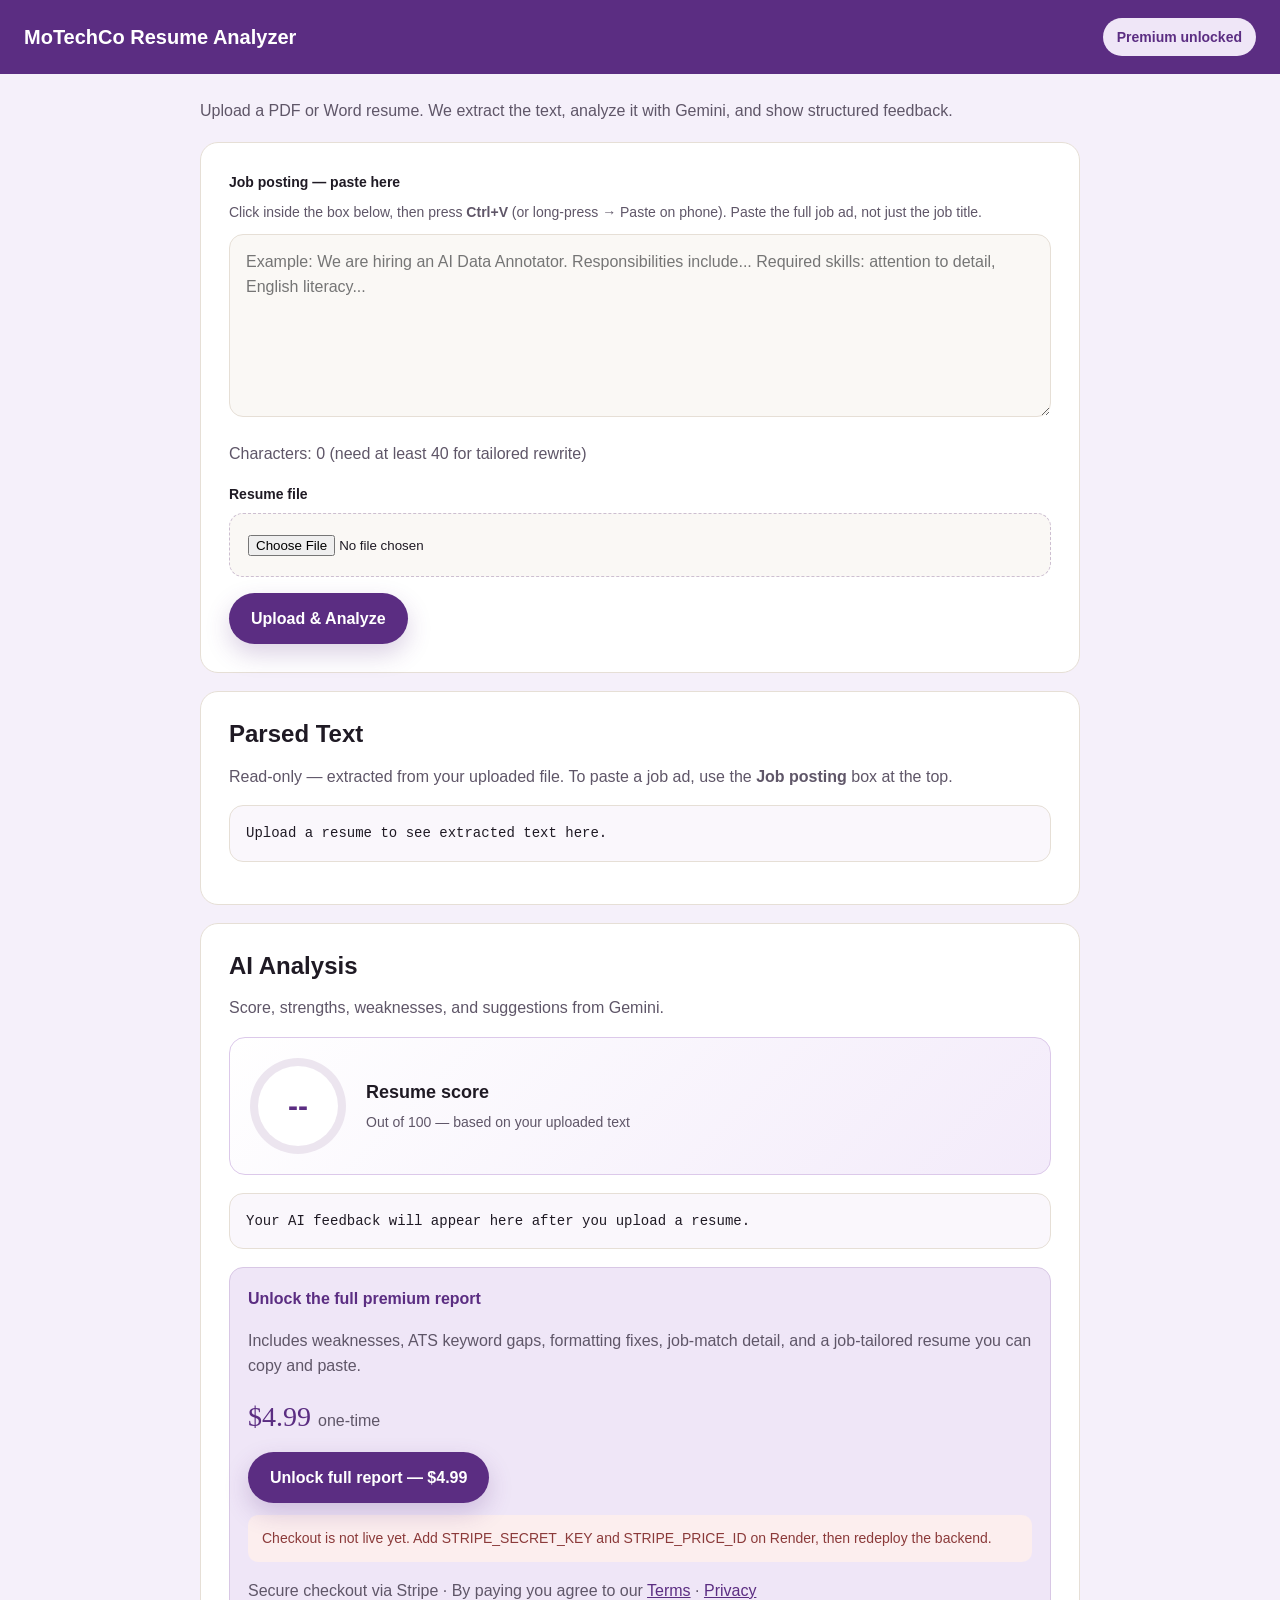
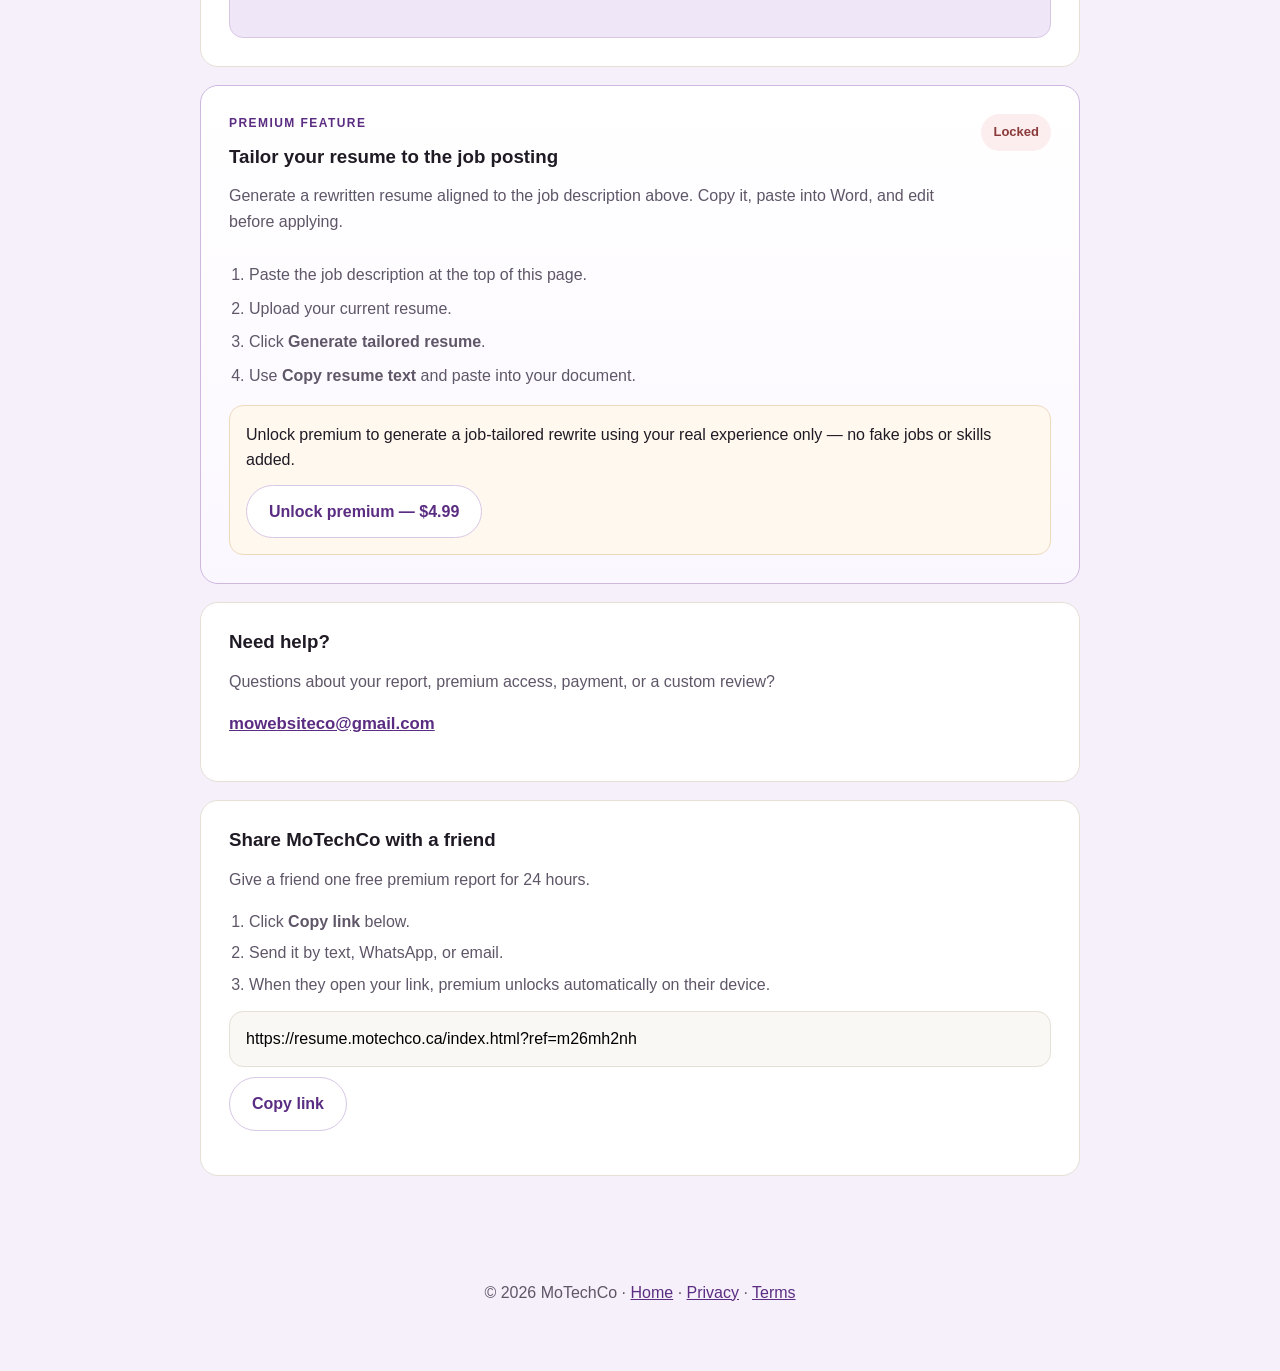
==== index.html @ 5c337b4f "Clarify paste fields and show quota help steps" ====
<!DOCTYPE html>
<html lang="en">
<head>
  <meta charset="UTF-8" />
  <meta name="viewport" content="width=device-width, initial-scale=1.0" />
  <title>Resume Analyzer | MoTechCo</title>
  <meta name="description" content="Upload your resume for a clear score, ATS keyword feedback, and optional job-match analysis. A MoTechCo product." />
  <link rel="canonical" href="https://resume.motechco.ca/index.html" />
  <meta property="og:title" content="MoTechCo Resume Analyzer" />
  <meta property="og:description" content="Professional resume feedback in minutes. Free score, premium full report." />
  <meta property="og:url" content="https://resume.motechco.ca/index.html" />
  <link rel="icon" type="image/svg+xml" href="/favicon.svg" />
  <link rel="stylesheet" href="style.css" />
</head>
<body class="analyzer-page classic-layout">
  <header class="simple-header">
    <a class="brand" href="landing.html">MoTechCo Resume Analyzer</a>
    <div class="header-meta">
      <span id="premiumBadge" class="status-pill" hidden title="Full report and job-tailored rewrite are unlocked on this device.">Premium unlocked</span>
    </div>
  </header>

  <main class="page-main classic-main">
    <p class="intro-copy">Upload a PDF or Word resume. We extract the text, analyze it with Gemini, and show structured feedback.</p>

    <section class="panel">
      <label class="field-label" for="jobDescription">Job posting — paste here</label>
      <p class="paste-help">Click inside the box below, then press <strong>Ctrl+V</strong> (or long-press → Paste on phone). Paste the full job ad, not just the job title.</p>
      <textarea id="jobDescription" class="paste-field" rows="6" placeholder="Example: We are hiring an AI Data Annotator. Responsibilities include... Required skills: attention to detail, English literacy..."></textarea>
      <p id="jobDescHint" class="fine-print">Characters: <span id="jobCharCount">0</span> (need at least 40 for tailored rewrite)</p>

      <form id="uploadForm" enctype="multipart/form-data">
        <label class="field-label" for="resume">Resume file</label>
        <div class="file-drop">
          <input type="file" id="resume" name="resume" accept=".pdf,.docx" required />
        </div>
        <div class="actions">
          <button type="submit" id="submitBtn" class="btn-primary">Upload &amp; Analyze</button>
          <button type="button" id="analyzeBtn" class="btn-secondary" style="display: none;">Run again</button>
        </div>
      </form>

      <div id="loading" class="loading">Working...</div>
      <p id="loadingNote" class="loading-note"></p>
    </section>

    <section class="panel">
      <h2>Parsed Text</h2>
      <p class="section-note">Read-only — extracted from your uploaded file. To paste a job ad, use the <strong>Job posting</strong> box at the top.</p>
      <pre id="output" class="selectable-pre">Upload a resume to see extracted text here.</pre>
    </section>

    <section class="panel">
      <div class="panel-head-row">
        <div>
          <h2>AI Analysis</h2>
          <p class="section-note">Score, strengths, weaknesses, and suggestions from Gemini.</p>
        </div>
      </div>
      <div id="scoreHero" class="score-hero" hidden aria-live="polite">
        <div class="score-hero-ring" id="scoreHeroRing"><span id="scoreHeroValue">--</span></div>
        <div>
          <p class="score-hero-label">Resume score</p>
          <p class="score-hero-note">Out of 100 — based on your uploaded text</p>
        </div>
      </div>
      <pre id="analysisOutput" class="selectable-pre">Your AI feedback will appear here after you upload a resume.</pre>

      <div id="quotaHelp" class="quota-help" hidden>
        <h4>Google AI limit reached — what to do</h4>
        <ol>
          <li>Wait <strong>2–3 minutes</strong> without clicking anything.</li>
          <li>Click <strong>Run again</strong> once.</li>
          <li>If it keeps failing: on Render, replace <strong>GEMINI_API_KEY</strong> with a new key from <a href="https://aistudio.google.com/apikey" target="_blank" rel="noopener">Google AI Studio</a> (create in a new project).</li>
          <li>For production: enable billing on Google AI Studio for higher limits.</li>
        </ol>
      </div>

      <div id="paywallBox" class="paywall-inline" hidden>
        <p class="paywall-title">Unlock the full premium report</p>
        <p class="section-note">Includes weaknesses, ATS keyword gaps, formatting fixes, job-match detail, and a job-tailored resume you can copy and paste.</p>
        <p class="price-tag compact">$4.99 <span>one-time</span></p>
        <button type="button" id="unlockBtn" class="btn-primary">Unlock full report — $4.99</button>
        <p id="paymentStatus" class="payment-status" hidden></p>
        <p class="fine-print">Secure checkout via Stripe · By paying you agree to our <a href="terms.html">Terms</a> · <a href="privacy.html">Privacy</a></p>
      </div>
    </section>

    <section id="jobMatchPanel" class="panel" hidden>
      <h3>Job match</h3>
      <p id="jobFitSummary" class="section-note"></p>
      <div class="keyword-columns">
        <div>
          <h4>Matched</h4>
          <div id="matchedKeywords" class="keyword-list"></div>
        </div>
        <div>
          <h4>Missing</h4>
          <div id="missingJobKeywords" class="keyword-list missing"></div>
        </div>
      </div>
    </section>

    <section id="rewritePanel" class="panel rewrite-panel">
      <div class="rewrite-head">
        <div>
          <p class="eyebrow dark">Premium feature</p>
          <h3>Tailor your resume to the job posting</h3>
          <p class="section-note">Generate a rewritten resume aligned to the job description above. Copy it, paste into Word, and edit before applying.</p>
        </div>
        <span id="rewritePremiumTag" class="rewrite-tag locked">Locked</span>
      </div>

      <ol class="rewrite-steps">
        <li>Paste the job description at the top of this page.</li>
        <li>Upload your current resume.</li>
        <li>Click <strong>Generate tailored resume</strong>.</li>
        <li>Use <strong>Copy resume text</strong> and paste into your document.</li>
      </ol>

      <div id="rewriteLocked" class="rewrite-locked">
        <p>Unlock premium to generate a job-tailored rewrite using your real experience only — no fake jobs or skills added.</p>
        <button type="button" id="rewriteUnlockBtn" class="btn-secondary">Unlock premium — $4.99</button>
      </div>

      <div id="rewriteTools" hidden>
        <div class="actions">
          <button type="button" id="rewriteBtn" class="btn-primary">Generate tailored resume</button>
          <button type="button" id="copyRewriteBtn" class="btn-secondary" style="display: none;">Copy resume text</button>
          <button type="button" id="downloadRewriteBtn" class="btn-secondary" style="display: none;">Download .txt</button>
        </div>
        <p id="rewriteStatus" class="fine-print"></p>
        <label class="field-label" for="rewriteOutput">Rewritten resume — ready to copy</label>
        <pre id="rewriteOutput" tabindex="0">Your tailored resume will appear here after you generate it.</pre>
        <p class="fine-print rewrite-disclaimer">AI rewrite uses only facts from your uploaded resume. Review everything before applying. See <a href="terms.html">Terms</a>.</p>
      </div>
    </section>

    <section id="sharePanel" class="panel" hidden>
      <h3>Export &amp; share</h3>
      <div class="share-actions">
        <button type="button" id="downloadCardBtn" class="btn-secondary">Score card</button>
        <button type="button" id="downloadReportBtn" class="btn-secondary">Download report</button>
        <button type="button" id="printReportBtn" class="btn-secondary">Print / PDF</button>
        <button type="button" id="copyShareBtn" class="btn-secondary">Copy caption</button>
        <button type="button" id="linkedinShareBtn" class="btn-secondary">LinkedIn</button>
        <button type="button" id="twitterShareBtn" class="btn-secondary">X</button>
      </div>
    </section>

    <section id="emailPanel" class="panel" hidden>
      <h3>Email this report</h3>
      <p id="emailHelpText">Send a copy to yourself after unlocking premium.</p>
      <div class="email-row">
        <input id="emailInput" type="email" placeholder="you@example.com" />
        <button type="button" id="emailReportBtn" class="btn-primary">Send to my inbox</button>
      </div>
      <p id="emailStatus" class="fine-print"></p>
    </section>

    <section id="contactPanel" class="panel contact-panel">
      <h3>Need help?</h3>
      <p id="contactHelpText" class="section-note">Questions about your report, premium access, payment, or a custom review?</p>
      <p><a id="contactEmailLink" href="mailto:mowebsiteco@gmail.com?subject=MoTechCo%20Resume%20Analyzer%20help">mowebsiteco@gmail.com</a></p>
    </section>

    <section class="panel referral-panel">
      <h3>Share MoTechCo with a friend</h3>
      <p class="section-note">Give a friend one free premium report for 24 hours.</p>
      <ol class="referral-steps">
        <li>Click <strong>Copy link</strong> below.</li>
        <li>Send it by text, WhatsApp, or email.</li>
        <li>When they open your link, premium unlocks automatically on their device.</li>
      </ol>
      <div class="referral-row">
        <input id="referralLink" type="text" readonly aria-label="Your referral link" />
        <button type="button" id="copyReferralBtn" class="btn-secondary">Copy link</button>
      </div>
      <p id="referralStatus" class="fine-print"></p>
    </section>
  </main>

  <footer class="site-footer">
    <p>© 2026 MoTechCo · <a href="landing.html">Home</a> · <a href="privacy.html">Privacy</a> · <a href="terms.html">Terms</a></p>
  </footer>

  <script src="share.js"></script>
  <script src="script.js"></script>
</body>
</html>
---- style.css ----
:root {
  --bg: #f4f1ec;
  --surface: #ffffff;
  --surface-soft: #faf8f5;
  --ink: #1f1a24;
  --ink-soft: #5f5668;
  --line: #e6dfd6;
  --brand: #5b2d82;
  --brand-dark: #452063;
  --brand-soft: #efe6f7;
  --accent: #c07b48;
  --good: #1f6b43;
  --good-bg: #e8f5ee;
  --warn: #8b3a3a;
  --warn-bg: #fceeee;
  --radius: 18px;
  --shadow: 0 18px 50px rgba(31, 26, 36, 0.08);
}

* {
  box-sizing: border-box;
}

body {
  margin: 0;
  font-family: "DM Sans", "Segoe UI", sans-serif;
  background: var(--bg);
  color: var(--ink);
  line-height: 1.6;
}

a {
  color: var(--brand);
}

h1, h2, h3, h4 {
  font-family: "Fraunces", Georgia, serif;
  line-height: 1.15;
  margin: 0 0 10px;
}

.top-nav {
  display: flex;
  justify-content: space-between;
  align-items: center;
  padding: 18px 28px;
  background: rgba(255, 255, 255, 0.82);
  backdrop-filter: blur(10px);
  border-bottom: 1px solid var(--line);
  position: sticky;
  top: 0;
  z-index: 10;
}

.brand {
  display: inline-flex;
  align-items: center;
  gap: 10px;
  font-weight: 700;
  color: var(--ink);
  text-decoration: none;
}

.brand-mark {
  width: 34px;
  height: 34px;
  border-radius: 10px;
  display: inline-grid;
  place-items: center;
  background: linear-gradient(135deg, #7a3ea1, #5b2d82);
  color: white;
  font-family: "Fraunces", serif;
}

.nav-links a {
  margin-left: 18px;
  text-decoration: none;
  color: var(--ink-soft);
  font-weight: 600;
}

.nav-links a.active {
  color: var(--brand);
}

.page-hero {
  padding: 56px 20px 34px;
}

.page-hero-inner,
.page-main {
  max-width: 920px;
  margin: 0 auto;
}

.page-hero-inner {
  background: linear-gradient(135deg, #ffffff 0%, #f7f1fb 100%);
  border: 1px solid var(--line);
  border-radius: calc(var(--radius) + 6px);
  padding: 38px 34px;
  box-shadow: var(--shadow);
}

.eyebrow {
  font-size: 12px;
  letter-spacing: 0.12em;
  text-transform: uppercase;
  font-weight: 700;
  color: var(--accent);
  margin: 0 0 12px;
}

.eyebrow.dark {
  color: var(--brand);
}

.hero-sub,
.panel-head p,
.section-note,
.fine-print,
.accuracy-note {
  color: var(--ink-soft);
}

.hero-sub {
  max-width: 640px;
  font-size: 18px;
  margin: 0;
}

.hero-badges {
  display: flex;
  gap: 10px;
  flex-wrap: wrap;
  margin-top: 18px;
}

.status-pill,
.score-pill {
  display: inline-block;
  padding: 8px 14px;
  border-radius: 999px;
  font-size: 14px;
  font-weight: 700;
}

.status-pill {
  background: var(--brand-soft);
  color: var(--brand);
}

.score-pill {
  background: var(--ink);
  color: white;
}

.page-main {
  padding: 0 20px 48px;
}

.steps-row {
  display: grid;
  grid-template-columns: repeat(3, 1fr);
  gap: 12px;
  margin-bottom: 18px;
}

.step-chip {
  background: var(--surface);
  border: 1px solid var(--line);
  border-radius: 14px;
  padding: 14px 16px;
  font-weight: 600;
  color: var(--ink-soft);
}

.step-chip span {
  display: inline-grid;
  place-items: center;
  width: 24px;
  height: 24px;
  margin-right: 8px;
  border-radius: 999px;
  background: var(--brand-soft);
  color: var(--brand);
  font-size: 13px;
}

.panel {
  background: var(--surface);
  border: 1px solid var(--line);
  border-radius: var(--radius);
  padding: 28px;
  margin-bottom: 18px;
  box-shadow: var(--shadow);
}

.panel-head {
  margin-bottom: 18px;
}

.field-label {
  display: block;
  margin: 0 0 8px;
  font-size: 14px;
  font-weight: 700;
}

.label-soft {
  color: var(--ink-soft);
  font-weight: 500;
}

textarea,
.referral-row input,
.email-row input,
.file-drop input[type="file"] {
  width: 100%;
}

textarea,
.referral-row input,
.email-row input {
  padding: 14px 16px;
  border: 1px solid var(--line);
  border-radius: 14px;
  background: var(--surface-soft);
  font: inherit;
}

textarea:focus,
.referral-row input:focus,
.email-row input:focus {
  outline: 2px solid rgba(91, 45, 130, 0.18);
  border-color: var(--brand);
}

.file-drop {
  padding: 18px;
  border: 1px dashed #cdbfd1;
  border-radius: 14px;
  background: var(--surface-soft);
  margin-bottom: 16px;
}

.actions,
.share-actions,
.referral-row,
.email-row {
  display: flex;
  gap: 10px;
  flex-wrap: wrap;
}

.btn-primary,
.btn-secondary,
.cta-btn {
  border: none;
  border-radius: 999px;
  padding: 13px 22px;
  font: inherit;
  font-weight: 700;
  cursor: pointer;
  text-decoration: none;
  display: inline-block;
  transition: transform 0.15s ease, box-shadow 0.15s ease;
}

.btn-primary,
.cta-btn.primary-cta {
  background: var(--brand);
  color: white;
  box-shadow: 0 10px 24px rgba(91, 45, 130, 0.22);
}

.btn-primary:hover,
.cta-btn.primary-cta:hover {
  transform: translateY(-1px);
  background: var(--brand-dark);
}

.btn-secondary,
.cta-btn.secondary-cta {
  background: white;
  color: var(--brand);
  border: 1px solid #d8c7e5;
}

.btn-block {
  width: 100%;
}

.loading {
  display: none;
  margin-top: 18px;
  padding: 14px 18px;
  border-radius: 14px;
  background: var(--brand-soft);
  color: var(--brand);
  font-weight: 700;
}

.loading-note {
  display: none;
  margin-top: 8px;
  color: var(--ink-soft);
  font-size: 14px;
}

button:disabled {
  opacity: 0.6;
  cursor: not-allowed;
}

.analysis-results {
  display: grid;
  gap: 16px;
}

.score-card {
  display: flex;
  align-items: center;
  gap: 18px;
  padding: 22px;
  border-radius: 16px;
  background: linear-gradient(135deg, #fff, #f7f1fb);
  border: 1px solid var(--line);
}

.score-ring {
  width: 92px;
  height: 92px;
  border-radius: 50%;
  display: grid;
  place-items: center;
  background: conic-gradient(var(--brand) calc(var(--score) * 1%), #ece5ef 0);
  position: relative;
}

.score-ring::after {
  content: "";
  position: absolute;
  inset: 8px;
  border-radius: 50%;
  background: white;
}

.score-ring span {
  position: relative;
  z-index: 1;
  font-family: "Fraunces", serif;
  font-size: 28px;
  font-weight: 700;
  color: var(--brand);
}

.result-block {
  padding: 20px;
  border-radius: 16px;
  background: var(--surface-soft);
  border: 1px solid var(--line);
}

.result-block h4 {
  margin-bottom: 12px;
}

.result-list {
  margin: 0;
  padding-left: 18px;
}

.result-list li {
  margin-bottom: 8px;
}

.locked-banner {
  padding: 18px;
  border-radius: 16px;
  background: #fff8ef;
  border: 1px solid #efd9bf;
}

.upgrade-panel {
  background: linear-gradient(180deg, #fff, #fbf7ff);
}

.upgrade-grid {
  display: grid;
  grid-template-columns: 1.4fr 0.9fr;
  gap: 24px;
  align-items: center;
}

.check-list {
  margin: 16px 0 0;
  padding-left: 0;
  list-style: none;
}

.check-list li {
  margin-bottom: 8px;
  padding-left: 24px;
  position: relative;
}

.check-list li::before {
  content: "✓";
  position: absolute;
  left: 0;
  color: var(--good);
  font-weight: 700;
}

.price-tag {
  font-family: "Fraunces", serif;
  font-size: 42px;
  margin: 0 0 14px;
  color: var(--brand);
}

.price-tag span {
  font-family: "DM Sans", sans-serif;
  font-size: 16px;
  color: var(--ink-soft);
}

.keyword-columns {
  display: grid;
  grid-template-columns: repeat(auto-fit, minmax(220px, 1fr));
  gap: 16px;
}

.keyword-list {
  display: flex;
  flex-wrap: wrap;
  gap: 8px;
}

.keyword-chip {
  padding: 7px 12px;
  border-radius: 999px;
  background: var(--good-bg);
  color: var(--good);
  font-size: 13px;
  font-weight: 600;
}

.keyword-list.missing .keyword-chip,
.keyword-chip.missing {
  background: var(--warn-bg);
  color: var(--warn);
}

.keyword-empty {
  color: var(--ink-soft);
  font-size: 14px;
}

.parsed-panel summary {
  cursor: pointer;
  font-weight: 700;
  color: var(--ink-soft);
}

pre {
  margin-top: 14px;
  padding: 16px;
  border-radius: 14px;
  background: #f8f4ef;
  border: 1px solid var(--line);
  white-space: pre-wrap;
  word-break: break-word;
  overflow-wrap: anywhere;
  font-size: 14px;
}

.site-footer,
.footer {
  margin: 0 20px 28px;
  padding: 22px;
  text-align: center;
  color: var(--ink-soft);
}

.footer-links {
  margin-top: 8px;
}

.landing-page .landing-hero {
  padding: 88px 20px 72px;
  background:
    radial-gradient(circle at top right, rgba(192, 123, 72, 0.16), transparent 28%),
    linear-gradient(180deg, #ffffff 0%, #f4f1ec 100%);
}

.landing-hero h1 {
  max-width: 780px;
  margin: 0 auto 18px;
  font-size: clamp(2.4rem, 6vw, 4rem);
  text-align: center;
}

.landing-hero .hero-copy,
.landing-hero .trust-line {
  max-width: 680px;
  margin-left: auto;
  margin-right: auto;
  text-align: center;
}

.hero-actions {
  display: flex;
  justify-content: center;
  gap: 12px;
  flex-wrap: wrap;
  margin: 28px 0 16px;
}

.landing-features,
.pricing-section,
.seo-copy,
.how-section {
  max-width: 980px;
  margin: 0 auto;
  padding: 56px 20px;
}

.feature-grid,
.pricing-grid,
.how-grid {
  display: grid;
  grid-template-columns: repeat(auto-fit, minmax(220px, 1fr));
  gap: 18px;
  margin-top: 24px;
}

.feature-box,
.pricing-card,
.how-card {
  background: white;
  border: 1px solid var(--line);
  border-radius: var(--radius);
  padding: 24px;
  box-shadow: var(--shadow);
}

.pricing-card.featured {
  border-color: #cdb8df;
  transform: translateY(-4px);
}

.legal-page {
  padding: 30px 16px;
}

@media (max-width: 760px) {
  .steps-row,
  .upgrade-grid {
    grid-template-columns: 1fr;
  }

  .page-hero-inner,
  .panel {
    padding: 22px 18px;
  }
}

.classic-layout {
  background: #f5f0fa;
}

.classic-layout body,
.classic-layout {
  font-family: "Segoe UI", Tahoma, sans-serif;
}

.classic-layout h1,
.classic-layout h2,
.classic-layout h3,
.classic-layout h4 {
  font-family: "Segoe UI", Tahoma, sans-serif;
}

.simple-header {
  display: flex;
  justify-content: space-between;
  align-items: center;
  gap: 16px;
  flex-wrap: wrap;
  padding: 18px 24px;
  background: #5b2d82;
  color: white;
}

.simple-header .brand {
  color: white;
  text-decoration: none;
  font-size: 1.25rem;
  font-weight: 700;
}

.simple-header .header-meta {
  display: flex;
  gap: 10px;
  flex-wrap: wrap;
}

.classic-main {
  max-width: 920px;
  margin: 0 auto;
  padding: 24px 20px 48px;
}

.paste-help {
  margin: 0 0 10px;
  color: var(--ink-soft);
  font-size: 14px;
}

.paste-field {
  min-height: 140px;
  resize: vertical;
}

.selectable-pre,
textarea,
.paste-field {
  user-select: text;
  -webkit-user-select: text;
}

.quota-help {
  margin-top: 16px;
  padding: 16px;
  border-radius: 14px;
  background: #fff8ef;
  border: 1px solid #efd9bf;
}

.quota-help h4 {
  margin: 0 0 10px;
}

.quota-help ol {
  margin: 0;
  padding-left: 20px;
  color: var(--ink-soft);
}

.quota-help li {
  margin-bottom: 8px;
}

.intro-copy {
  margin: 0 0 18px;
  color: var(--ink-soft);
}

.panel-head-row {
  margin-bottom: 12px;
}

.paywall-inline {
  margin-top: 18px;
  padding: 18px;
  border-radius: 14px;
  background: #efe6f7;
  border: 1px solid #d8c7e5;
}

.paywall-title {
  margin: 0 0 8px;
  font-weight: 700;
  color: var(--brand);
}

.price-tag.compact {
  font-size: 28px;
  margin: 12px 0;
}

.payment-status {
  margin: 12px 0 0;
  padding: 12px 14px;
  border-radius: 10px;
  background: #e8f5ee;
  color: #1f6b43;
  font-size: 14px;
}

.payment-status.error {
  background: #fceeee;
  color: #8b3a3a;
}

.classic-layout pre {
  background: #faf7fc;
  border: 1px solid #e6dfd6;
}

.classic-layout .panel {
  box-shadow: none;
}

.classic-layout .site-footer {
  margin-top: 0;
}

.score-hero {
  display: flex;
  align-items: center;
  gap: 20px;
  margin-bottom: 18px;
  padding: 20px;
  border-radius: 16px;
  background: linear-gradient(135deg, #fff, #f3ebfa);
  border: 1px solid #dcc9ea;
}

.score-hero-animate .score-hero-ring {
  animation: scorePop 0.7s ease;
}

.score-hero-ring {
  width: 96px;
  height: 96px;
  border-radius: 50%;
  display: grid;
  place-items: center;
  flex-shrink: 0;
  background: conic-gradient(#5b2d82 calc(var(--score, 0) * 1%), #ece5ef 0);
  position: relative;
}

.score-hero-ring::after {
  content: "";
  position: absolute;
  inset: 8px;
  border-radius: 50%;
  background: white;
}

.score-hero-ring span {
  position: relative;
  z-index: 1;
  font-size: 30px;
  font-weight: 800;
  color: #5b2d82;
}

.score-hero-label {
  margin: 0 0 4px;
  font-size: 18px;
  font-weight: 700;
}

.score-hero-note {
  margin: 0;
  color: var(--ink-soft);
  font-size: 14px;
}

.referral-steps {
  margin: 0 0 14px;
  padding-left: 20px;
  color: var(--ink-soft);
}

.referral-steps li {
  margin-bottom: 6px;
}

.rewrite-panel {
  border-color: #cdb8df;
  background: linear-gradient(180deg, #fff, #fbf7ff);
}

.rewrite-head {
  display: flex;
  justify-content: space-between;
  align-items: flex-start;
  gap: 16px;
  margin-bottom: 12px;
}

.rewrite-tag {
  display: inline-block;
  padding: 8px 12px;
  border-radius: 999px;
  font-size: 13px;
  font-weight: 700;
  white-space: nowrap;
}

.rewrite-tag.locked {
  background: #fceeee;
  color: #8b3a3a;
}

.rewrite-tag.unlocked {
  background: #e8f5ee;
  color: #1f6b43;
}

.rewrite-steps {
  margin: 0 0 16px;
  padding-left: 20px;
  color: var(--ink-soft);
}

.rewrite-steps li {
  margin-bottom: 8px;
}

.rewrite-locked {
  padding: 16px;
  border-radius: 14px;
  background: #fff8ef;
  border: 1px solid #efd9bf;
}

.rewrite-locked p {
  margin: 0 0 12px;
}

.rewrite-disclaimer {
  margin-top: 10px;
}

.legal-page h1,
.legal-page h2 {
  font-family: "Segoe UI", Tahoma, sans-serif;
}

.legal-page .panel {
  max-width: 820px;
  margin: 0 auto;
}

@keyframes scorePop {
  0% { transform: scale(0.85); opacity: 0.4; }
  60% { transform: scale(1.05); }
  100% { transform: scale(1); opacity: 1; }
}

.contact-panel a {
  font-weight: 700;
  font-size: 1.05rem;
}

#rewriteOutput {
  margin-top: 8px;
  min-height: 180px;
  max-height: 420px;
  overflow: auto;
  cursor: text;
}

#rewriteOutput:focus {
  outline: 2px solid rgba(91, 45, 130, 0.2);
}
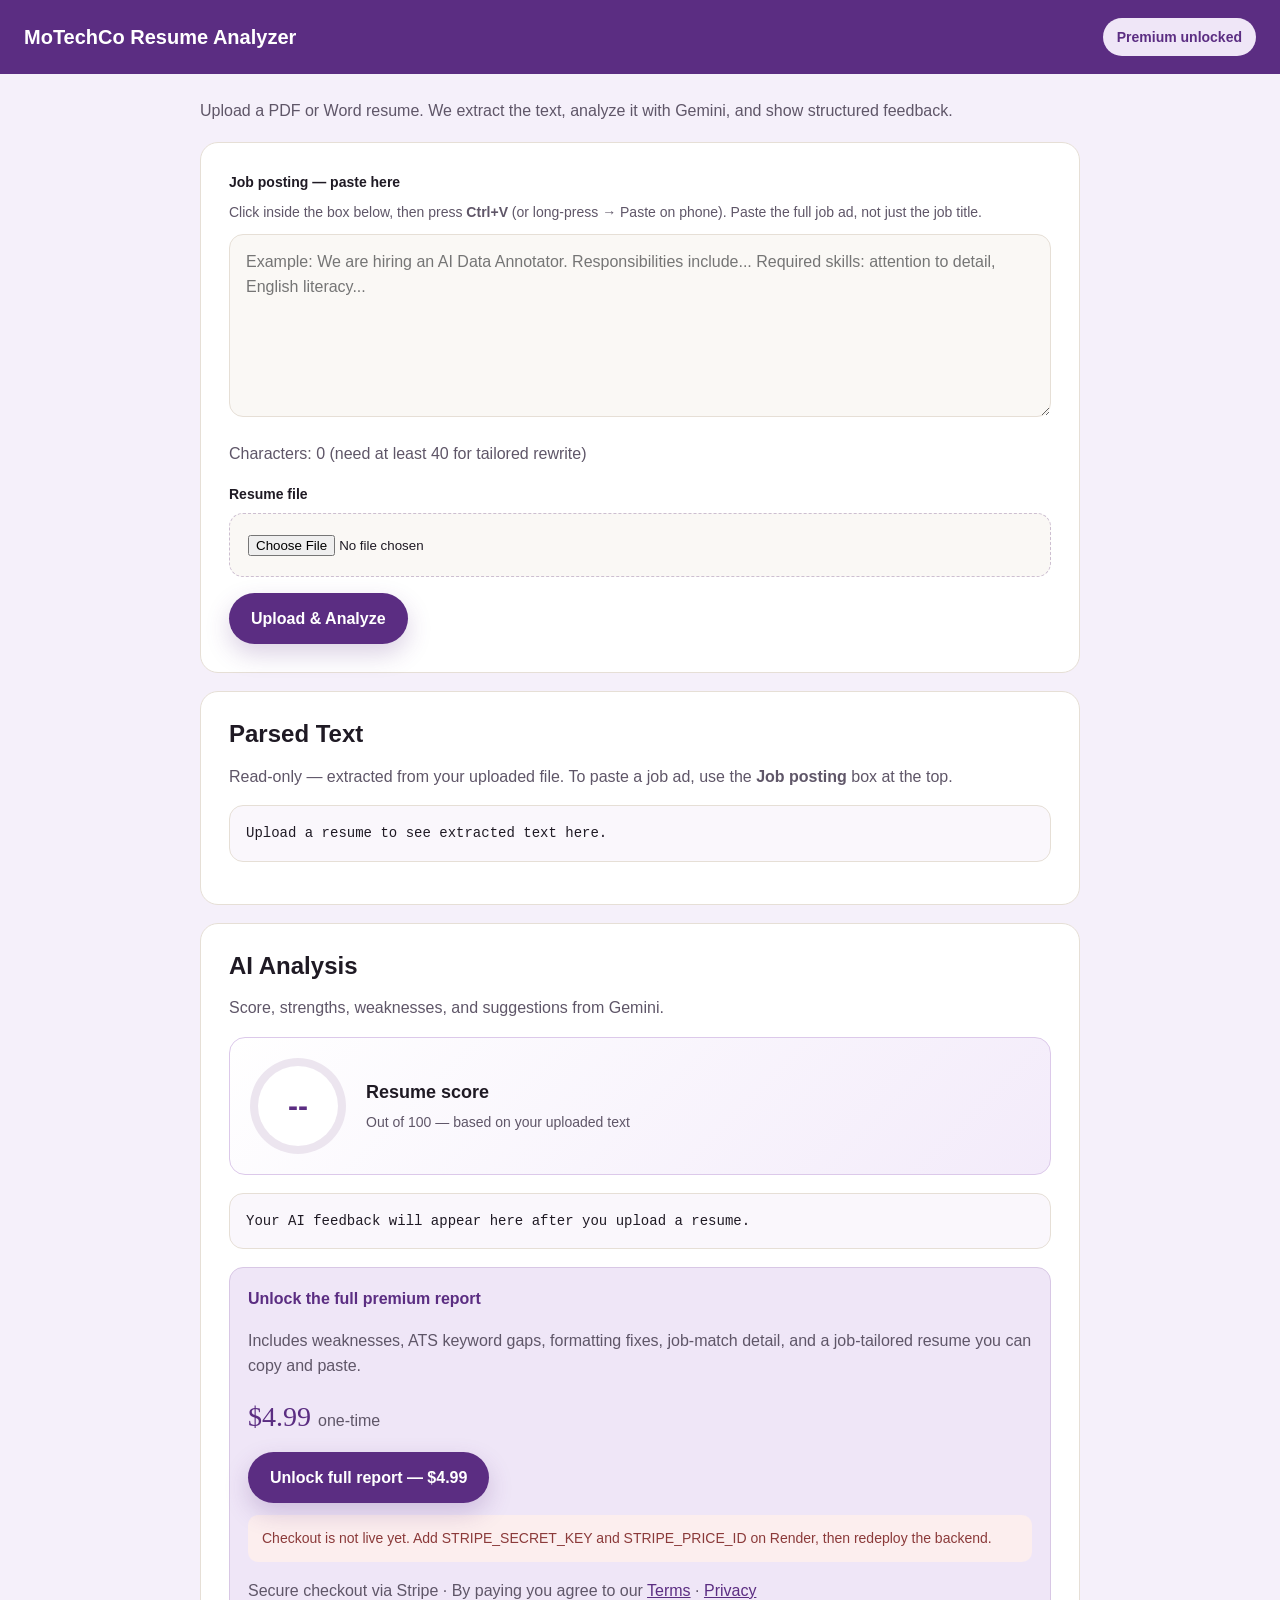
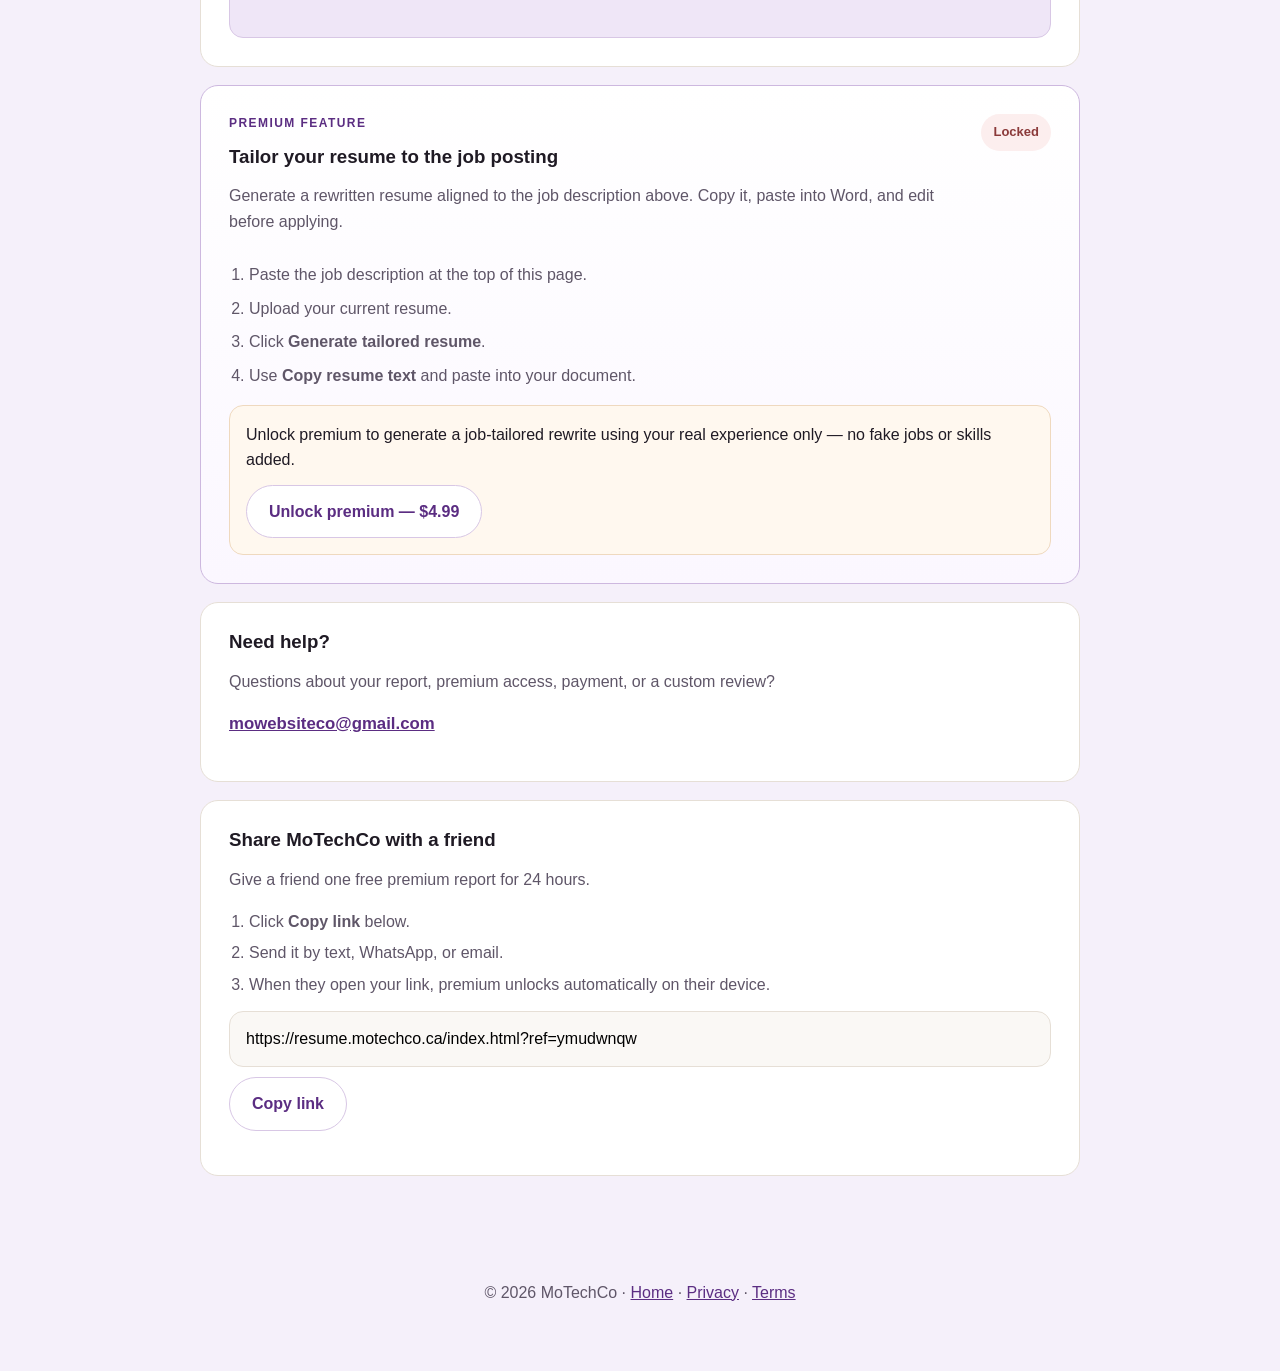
==== commit 9479804b: "Add Google Analytics tracking" ====
--- a/index.html
+++ b/index.html
@@ -3,6 +3,13 @@
 <head>
   <meta charset="UTF-8" />
   <meta name="viewport" content="width=device-width, initial-scale=1.0" />
+  <script async src="https://www.googletagmanager.com/gtag/js?id=G-14JS9PFD1C"></script>
+  <script>
+    window.dataLayer = window.dataLayer || [];
+    function gtag(){dataLayer.push(arguments);}
+    gtag("js", new Date());
+    gtag("config", "G-14JS9PFD1C");
+  </script>
   <title>Resume Analyzer | MoTechCo</title>
   <meta name="description" content="Upload your resume for a clear score, ATS keyword feedback, and optional job-match analysis. A MoTechCo product." />
   <link rel="canonical" href="https://resume.motechco.ca/index.html" />
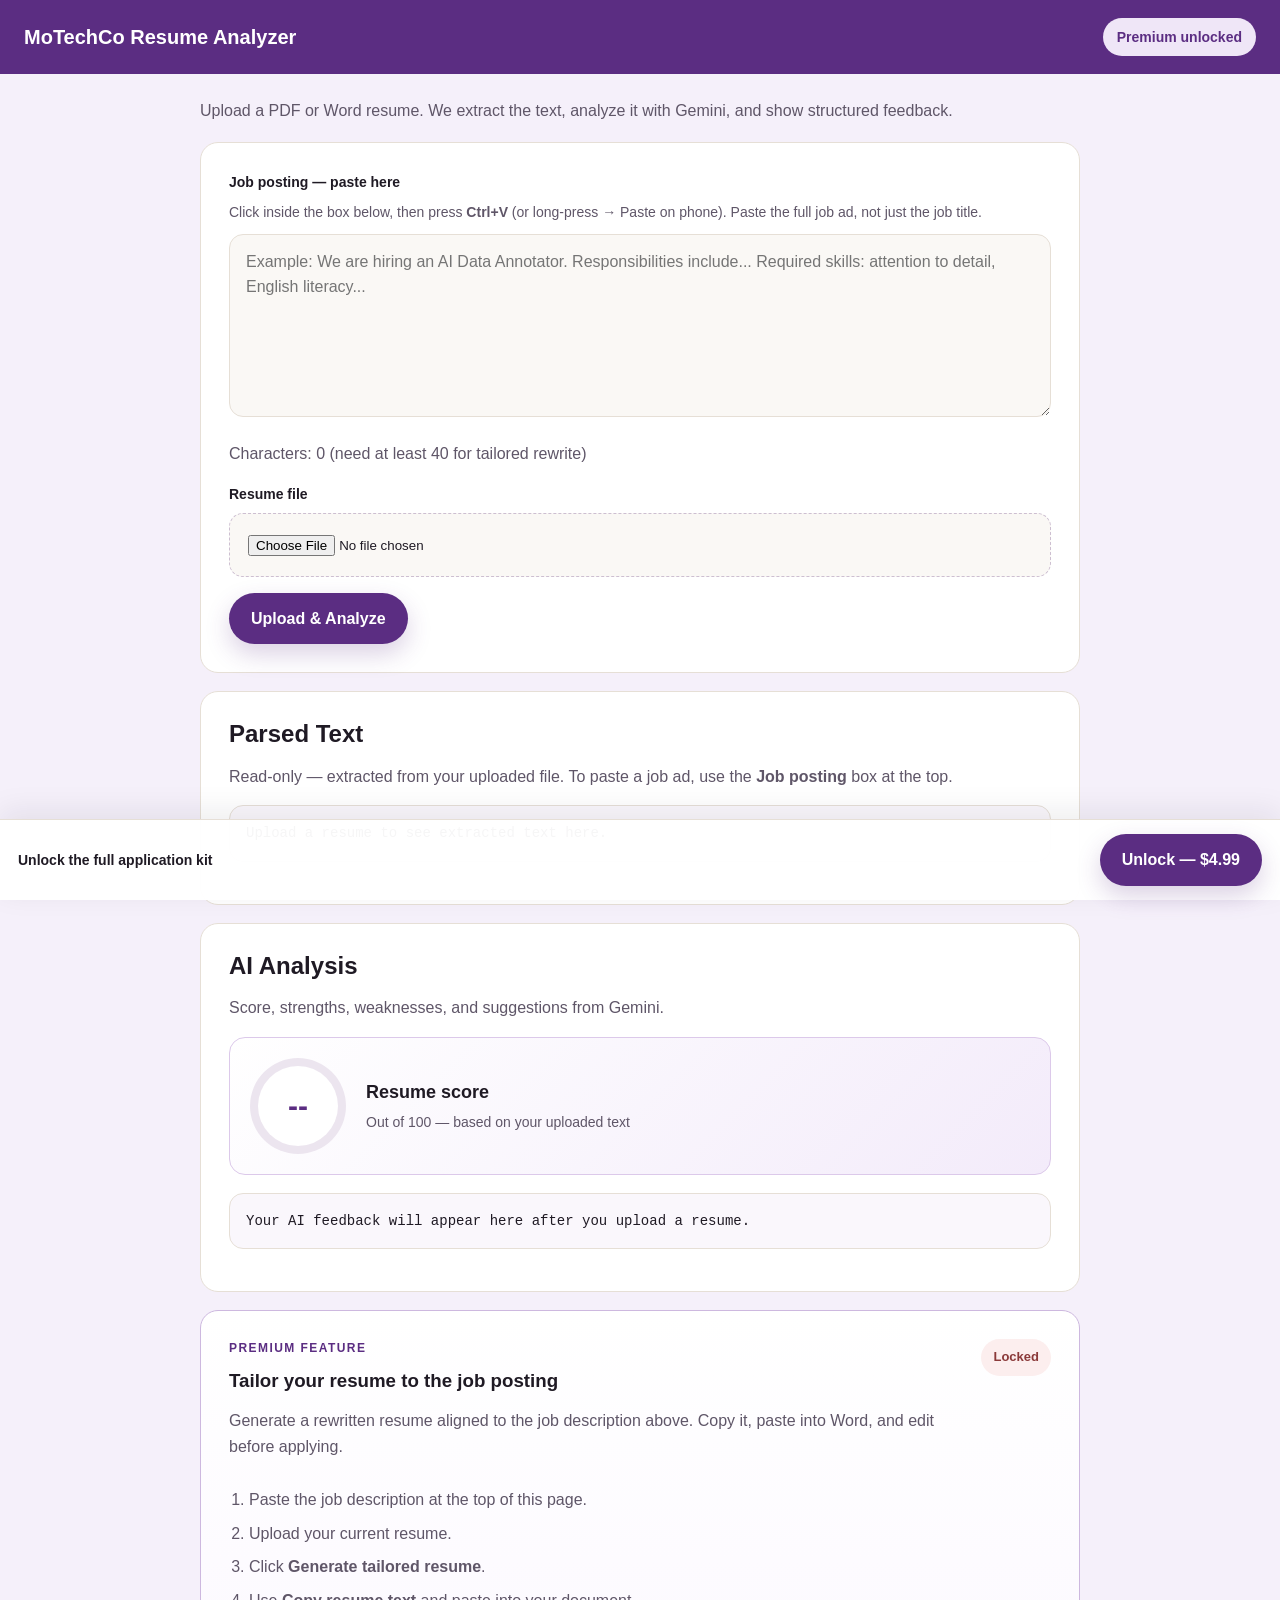
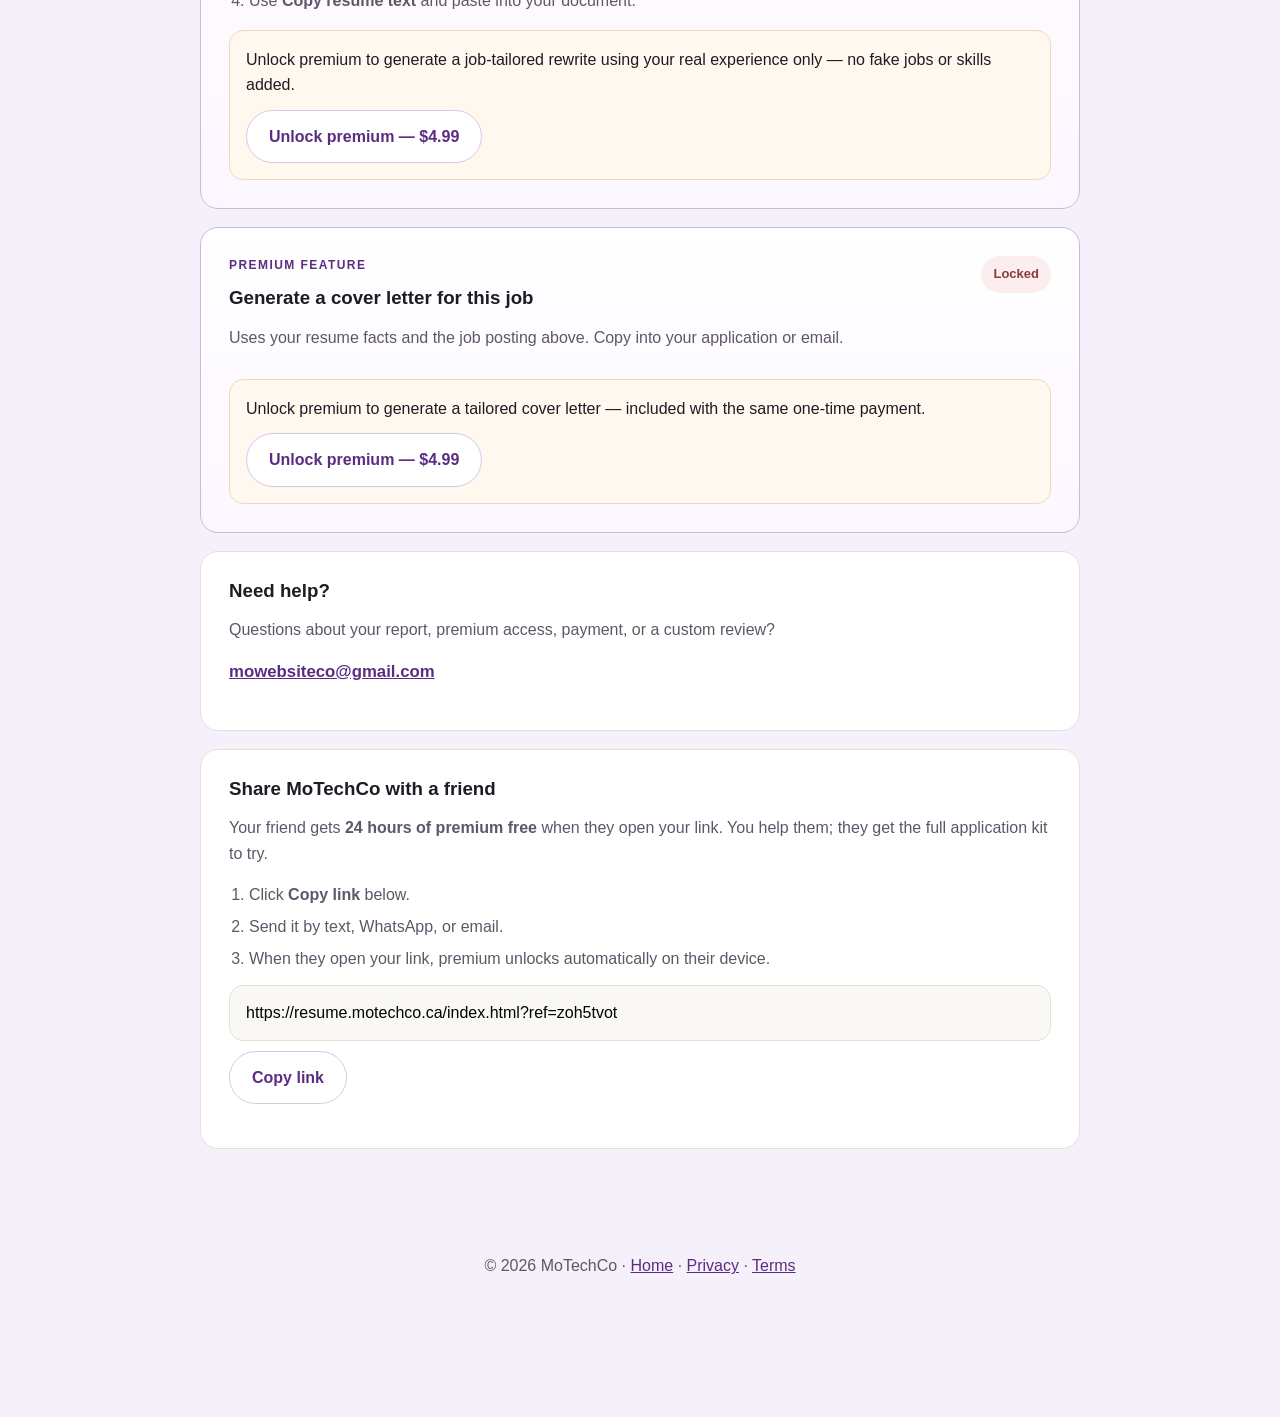
==== commit 038a1323: "Phase 1: lead capture, sticky CTA, landing updates" ====
--- a/index.html
+++ b/index.html
@@ -73,6 +73,16 @@
       </div>
       <pre id="analysisOutput" class="selectable-pre">Your AI feedback will appear here after you upload a resume.</pre>
 
+      <div id="freeLeadPanel" class="lead-capture" hidden>
+        <p class="lead-capture-title">Email my free score</p>
+        <p class="section-note">Get your score and top strengths in your inbox — plus a link to unlock the full application kit when you are ready.</p>
+        <div class="email-row">
+          <input id="freeLeadEmail" type="email" placeholder="you@example.com" autocomplete="email" />
+          <button type="button" id="freeLeadBtn" class="btn-secondary">Send my score</button>
+        </div>
+        <p id="freeLeadStatus" class="fine-print"></p>
+      </div>
+
       <div id="quotaHelp" class="quota-help" hidden>
         <h4>Google AI limit reached — what to do</h4>
         <ol>
@@ -84,10 +94,16 @@
       </div>
 
       <div id="paywallBox" class="paywall-inline" hidden>
-        <p class="paywall-title">Unlock the full premium report</p>
-        <p class="section-note">Includes weaknesses, ATS keyword gaps, formatting fixes, job-match detail, and a job-tailored resume you can copy and paste.</p>
-        <p class="price-tag compact">$4.99 <span>one-time</span></p>
-        <button type="button" id="unlockBtn" class="btn-primary">Unlock full report — $4.99</button>
+        <p class="paywall-title">Unlock the full application kit</p>
+        <p class="section-note">One payment unlocks everything: full report, job-match keywords, tailored resume rewrite, cover letter, and export tools.</p>
+        <ul class="paywall-list">
+          <li>Weaknesses + ATS keyword gaps</li>
+          <li>Job-tailored resume rewrite</li>
+          <li>Job-tailored cover letter</li>
+          <li>Download, print, email &amp; share</li>
+        </ul>
+        <p class="price-tag compact"><span id="paywallPrice">$4.99</span> <span>one-time · 30 days on this device</span></p>
+        <button type="button" id="unlockBtn" class="btn-primary">Unlock application kit — <span id="unlockBtnPrice">$4.99</span></button>
         <p id="paymentStatus" class="payment-status" hidden></p>
         <p class="fine-print">Secure checkout via Stripe · By paying you agree to our <a href="terms.html">Terms</a> · <a href="privacy.html">Privacy</a></p>
       </div>
@@ -140,6 +156,34 @@
         <label class="field-label" for="rewriteOutput">Rewritten resume — ready to copy</label>
         <pre id="rewriteOutput" tabindex="0">Your tailored resume will appear here after you generate it.</pre>
         <p class="fine-print rewrite-disclaimer">AI rewrite uses only facts from your uploaded resume. Review everything before applying. See <a href="terms.html">Terms</a>.</p>
+      </div>
+    </section>
+
+    <section id="coverLetterPanel" class="panel rewrite-panel">
+      <div class="rewrite-head">
+        <div>
+          <p class="eyebrow dark">Premium feature</p>
+          <h3>Generate a cover letter for this job</h3>
+          <p class="section-note">Uses your resume facts and the job posting above. Copy into your application or email.</p>
+        </div>
+        <span id="coverLetterPremiumTag" class="rewrite-tag locked">Locked</span>
+      </div>
+
+      <div id="coverLetterLocked" class="rewrite-locked">
+        <p>Unlock premium to generate a tailored cover letter — included with the same one-time payment.</p>
+        <button type="button" id="coverLetterUnlockBtn" class="btn-secondary">Unlock premium — $4.99</button>
+      </div>
+
+      <div id="coverLetterTools" hidden>
+        <div class="actions">
+          <button type="button" id="coverLetterBtn" class="btn-primary">Generate cover letter</button>
+          <button type="button" id="copyCoverLetterBtn" class="btn-secondary" style="display: none;">Copy letter</button>
+          <button type="button" id="downloadCoverLetterBtn" class="btn-secondary" style="display: none;">Download .txt</button>
+        </div>
+        <p id="coverLetterStatus" class="fine-print"></p>
+        <label class="field-label" for="coverLetterOutput">Cover letter — ready to copy</label>
+        <pre id="coverLetterOutput" tabindex="0">Your cover letter will appear here after you generate it.</pre>
+        <p class="fine-print rewrite-disclaimer">Review and add your contact details before sending. See <a href="terms.html">Terms</a>.</p>
       </div>
     </section>
 
@@ -173,7 +217,7 @@
 
     <section class="panel referral-panel">
       <h3>Share MoTechCo with a friend</h3>
-      <p class="section-note">Give a friend one free premium report for 24 hours.</p>
+      <p class="section-note">Your friend gets <strong>24 hours of premium free</strong> when they open your link. You help them; they get the full application kit to try.</p>
       <ol class="referral-steps">
         <li>Click <strong>Copy link</strong> below.</li>
         <li>Send it by text, WhatsApp, or email.</li>
@@ -187,6 +231,11 @@
     </section>
   </main>
 
+  <div id="stickyUnlockBar" class="sticky-unlock" hidden>
+    <p id="stickyUnlockText">Unlock the full application kit</p>
+    <button type="button" id="stickyUnlockBtn" class="btn-primary">Unlock — <span id="stickyUnlockPrice">$4.99</span></button>
+  </div>
+
   <footer class="site-footer">
     <p>© 2026 MoTechCo · <a href="landing.html">Home</a> · <a href="privacy.html">Privacy</a> · <a href="terms.html">Terms</a></p>
   </footer>
--- a/style.css
+++ b/style.css
@@ -675,6 +675,17 @@
   color: var(--brand);
 }
 
+.paywall-list {
+  margin: 10px 0 0;
+  padding-left: 20px;
+  color: var(--ink-soft);
+  font-size: 15px;
+}
+
+.paywall-list li {
+  margin-bottom: 6px;
+}
+
 .price-tag.compact {
   font-size: 28px;
   margin: 12px 0;
@@ -860,3 +871,181 @@
 #rewriteOutput:focus {
   outline: 2px solid rgba(91, 45, 130, 0.2);
 }
+
+#coverLetterOutput {
+  margin-top: 8px;
+  min-height: 160px;
+  max-height: 380px;
+  overflow: auto;
+  cursor: text;
+}
+
+.social-proof,
+.seo-guides {
+  max-width: 920px;
+  margin: 0 auto;
+  padding: 40px 20px;
+}
+
+.proof-grid {
+  display: grid;
+  grid-template-columns: repeat(auto-fit, minmax(260px, 1fr));
+  gap: 18px;
+  margin-top: 18px;
+}
+
+.social-proof blockquote {
+  margin: 0;
+  padding: 20px;
+  background: var(--surface);
+  border: 1px solid var(--line);
+  border-radius: var(--radius);
+}
+
+.social-proof blockquote p {
+  margin: 0 0 10px;
+  font-style: italic;
+}
+
+.social-proof cite {
+  font-size: 14px;
+  color: var(--ink-soft);
+  font-style: normal;
+}
+
+.proof-note {
+  margin-top: 14px;
+  font-size: 13px;
+  color: var(--ink-soft);
+}
+
+.guide-links {
+  list-style: none;
+  padding: 0;
+  margin: 12px 0 0;
+  display: flex;
+  flex-wrap: wrap;
+  gap: 12px 24px;
+}
+
+.guide-links a {
+  font-weight: 600;
+}
+
+.seo-page .seo-copy,
+.seo-page .how-section {
+  max-width: 920px;
+  margin: 0 auto;
+  padding: 0 20px 32px;
+}
+
+.seo-list {
+  padding-left: 20px;
+  color: var(--ink-soft);
+}
+
+.seo-list li {
+  margin-bottom: 8px;
+}
+
+.landing-guides {
+  padding-top: 0;
+}
+
+.lead-capture {
+  margin-top: 18px;
+  padding: 18px;
+  border-radius: 14px;
+  background: var(--surface-soft);
+  border: 1px solid var(--line);
+}
+
+.lead-capture-title {
+  margin: 0 0 6px;
+  font-weight: 700;
+  color: var(--brand);
+}
+
+.sticky-unlock {
+  position: fixed;
+  left: 0;
+  right: 0;
+  bottom: 0;
+  z-index: 20;
+  display: flex;
+  align-items: center;
+  justify-content: space-between;
+  gap: 12px;
+  padding: 14px 18px;
+  background: rgba(255, 255, 255, 0.96);
+  border-top: 1px solid var(--line);
+  box-shadow: 0 -8px 30px rgba(31, 26, 36, 0.08);
+}
+
+.sticky-unlock p {
+  margin: 0;
+  font-size: 14px;
+  font-weight: 600;
+  color: var(--ink);
+}
+
+.sticky-unlock .btn-primary {
+  white-space: nowrap;
+  flex-shrink: 0;
+}
+
+.analyzer-page.classic-layout {
+  padding-bottom: 72px;
+}
+
+.before-after,
+.faq-section {
+  max-width: 920px;
+  margin: 0 auto;
+  padding: 40px 20px;
+}
+
+.compare-grid,
+.faq-grid {
+  display: grid;
+  grid-template-columns: repeat(auto-fit, minmax(260px, 1fr));
+  gap: 18px;
+  margin-top: 18px;
+}
+
+.compare-card,
+.faq-item {
+  background: var(--surface);
+  border: 1px solid var(--line);
+  border-radius: var(--radius);
+  padding: 20px;
+}
+
+.compare-highlight {
+  border-color: #d8c7e5;
+  background: #faf6fd;
+}
+
+.compare-card ul {
+  margin: 0;
+  padding-left: 18px;
+  color: var(--ink-soft);
+}
+
+.compare-card li {
+  margin-bottom: 8px;
+}
+
+.compare-muted {
+  opacity: 0.65;
+}
+
+.faq-item h3 {
+  font-size: 1.05rem;
+}
+
+.faq-item p {
+  margin: 0;
+  color: var(--ink-soft);
+  font-size: 15px;
+}
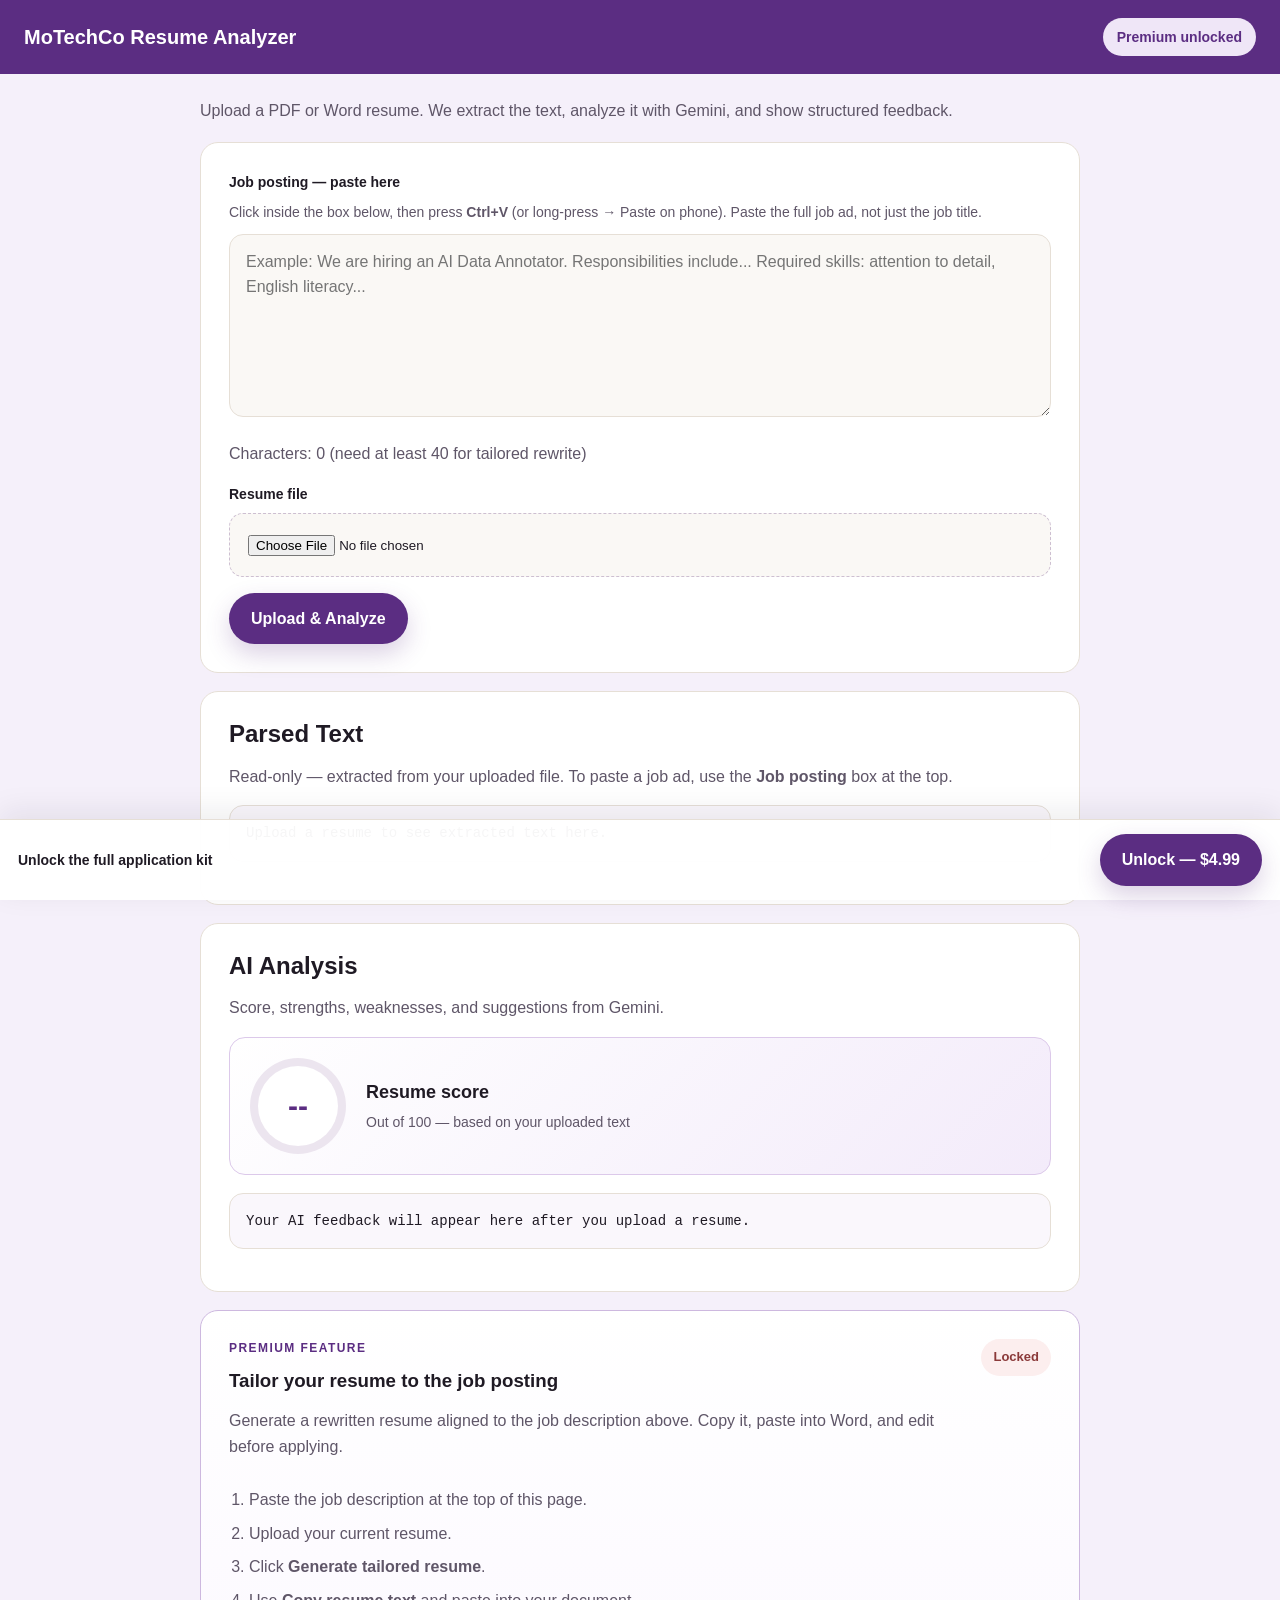
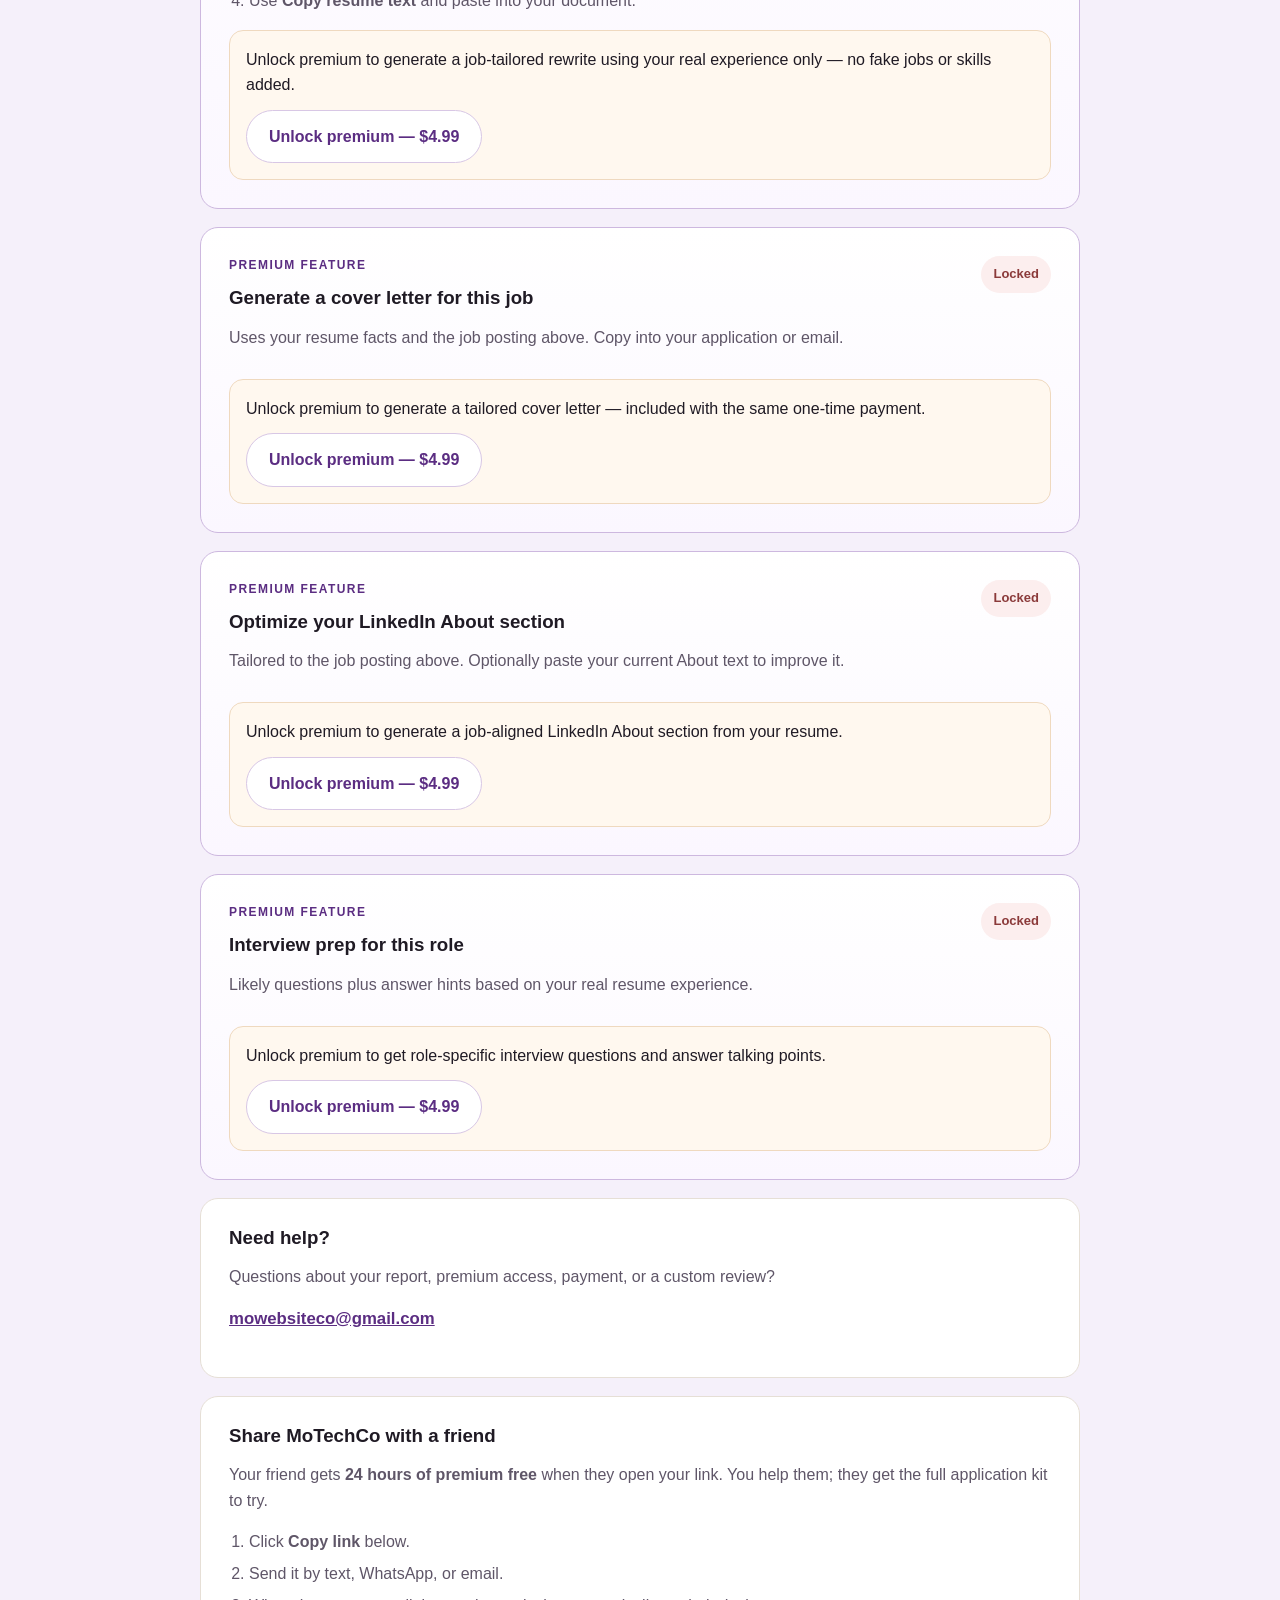
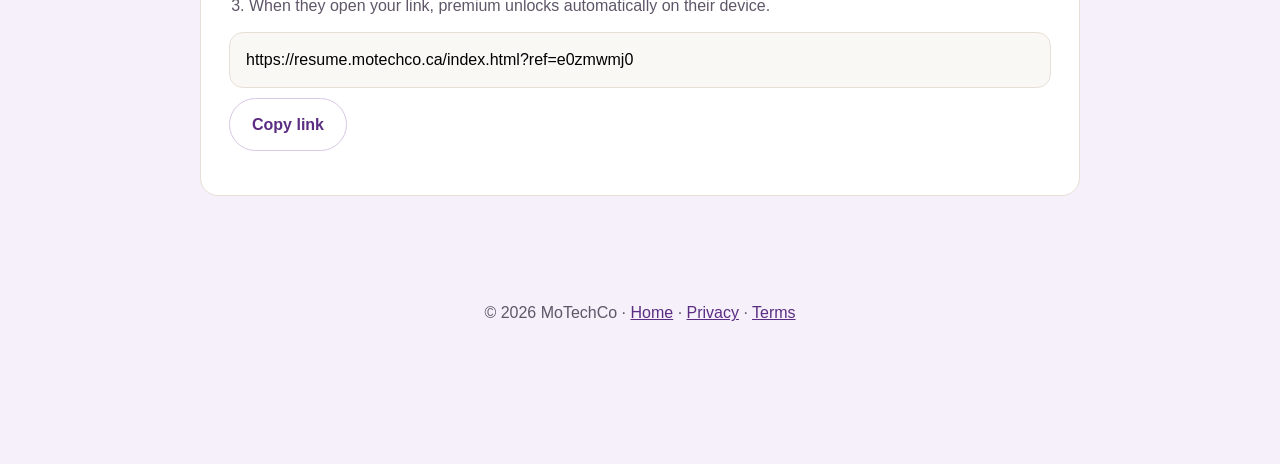
==== commit 532ae1d3: "Phase 2 UI, Google verification, Phase 1 growth" ====
--- a/index.html
+++ b/index.html
@@ -100,6 +100,8 @@
           <li>Weaknesses + ATS keyword gaps</li>
           <li>Job-tailored resume rewrite</li>
           <li>Job-tailored cover letter</li>
+          <li>LinkedIn About optimizer</li>
+          <li>Interview question prep</li>
           <li>Download, print, email &amp; share</li>
         </ul>
         <p class="price-tag compact"><span id="paywallPrice">$4.99</span> <span>one-time · 30 days on this device</span></p>
@@ -184,6 +186,61 @@
         <label class="field-label" for="coverLetterOutput">Cover letter — ready to copy</label>
         <pre id="coverLetterOutput" tabindex="0">Your cover letter will appear here after you generate it.</pre>
         <p class="fine-print rewrite-disclaimer">Review and add your contact details before sending. See <a href="terms.html">Terms</a>.</p>
+      </div>
+    </section>
+
+    <section id="linkedInPanel" class="panel rewrite-panel">
+      <div class="rewrite-head">
+        <div>
+          <p class="eyebrow dark">Premium feature</p>
+          <h3>Optimize your LinkedIn About section</h3>
+          <p class="section-note">Tailored to the job posting above. Optionally paste your current About text to improve it.</p>
+        </div>
+        <span id="linkedInPremiumTag" class="rewrite-tag locked">Locked</span>
+      </div>
+
+      <div id="linkedInLocked" class="rewrite-locked">
+        <p>Unlock premium to generate a job-aligned LinkedIn About section from your resume.</p>
+        <button type="button" id="linkedInUnlockBtn" class="btn-secondary">Unlock premium — $4.99</button>
+      </div>
+
+      <div id="linkedInTools" hidden>
+        <label class="field-label" for="linkedInInput">Current LinkedIn About (optional)</label>
+        <textarea id="linkedInInput" class="paste-field" rows="4" placeholder="Paste your current About section, or leave blank to generate from your resume."></textarea>
+        <div class="actions">
+          <button type="button" id="linkedInBtn" class="btn-primary">Optimize LinkedIn About</button>
+          <button type="button" id="copyLinkedInBtn" class="btn-secondary" style="display: none;">Copy About</button>
+          <button type="button" id="downloadLinkedInBtn" class="btn-secondary" style="display: none;">Download .txt</button>
+        </div>
+        <p id="linkedInStatus" class="fine-print"></p>
+        <label class="field-label" for="linkedInOutput">Optimized About — ready to copy</label>
+        <pre id="linkedInOutput" tabindex="0">Your LinkedIn About will appear here.</pre>
+      </div>
+    </section>
+
+    <section id="interviewPanel" class="panel rewrite-panel">
+      <div class="rewrite-head">
+        <div>
+          <p class="eyebrow dark">Premium feature</p>
+          <h3>Interview prep for this role</h3>
+          <p class="section-note">Likely questions plus answer hints based on your real resume experience.</p>
+        </div>
+        <span id="interviewPremiumTag" class="rewrite-tag locked">Locked</span>
+      </div>
+
+      <div id="interviewLocked" class="rewrite-locked">
+        <p>Unlock premium to get role-specific interview questions and answer talking points.</p>
+        <button type="button" id="interviewUnlockBtn" class="btn-secondary">Unlock premium — $4.99</button>
+      </div>
+
+      <div id="interviewTools" hidden>
+        <div class="actions">
+          <button type="button" id="interviewBtn" class="btn-primary">Generate interview prep</button>
+          <button type="button" id="copyInterviewBtn" class="btn-secondary" style="display: none;">Copy prep</button>
+          <button type="button" id="downloadInterviewBtn" class="btn-secondary" style="display: none;">Download .txt</button>
+        </div>
+        <p id="interviewStatus" class="fine-print"></p>
+        <pre id="interviewOutput" tabindex="0">Interview questions and hints will appear here.</pre>
       </div>
     </section>
 
--- a/style.css
+++ b/style.css
@@ -872,9 +872,11 @@
   outline: 2px solid rgba(91, 45, 130, 0.2);
 }
 
-#coverLetterOutput {
+#coverLetterOutput,
+#linkedInOutput,
+#interviewOutput {
   margin-top: 8px;
-  min-height: 160px;
+  min-height: 140px;
   max-height: 380px;
   overflow: auto;
   cursor: text;
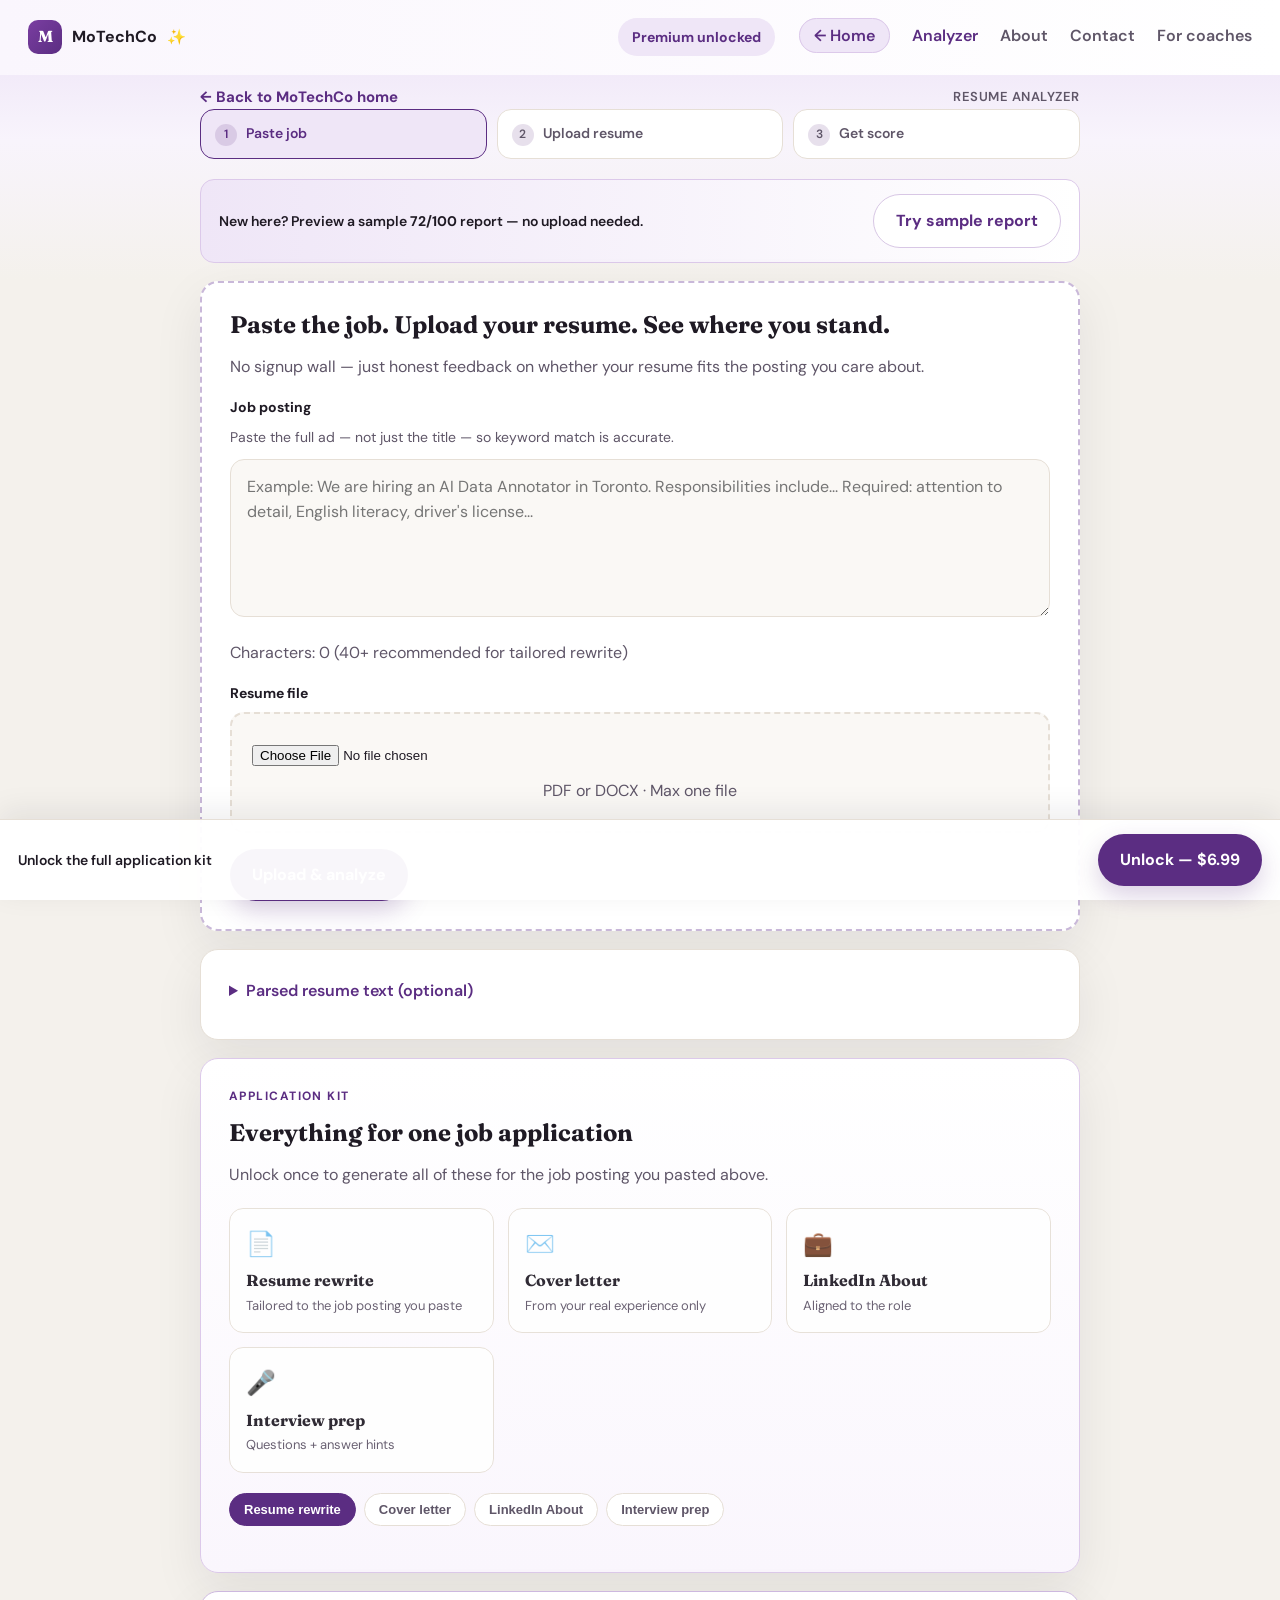
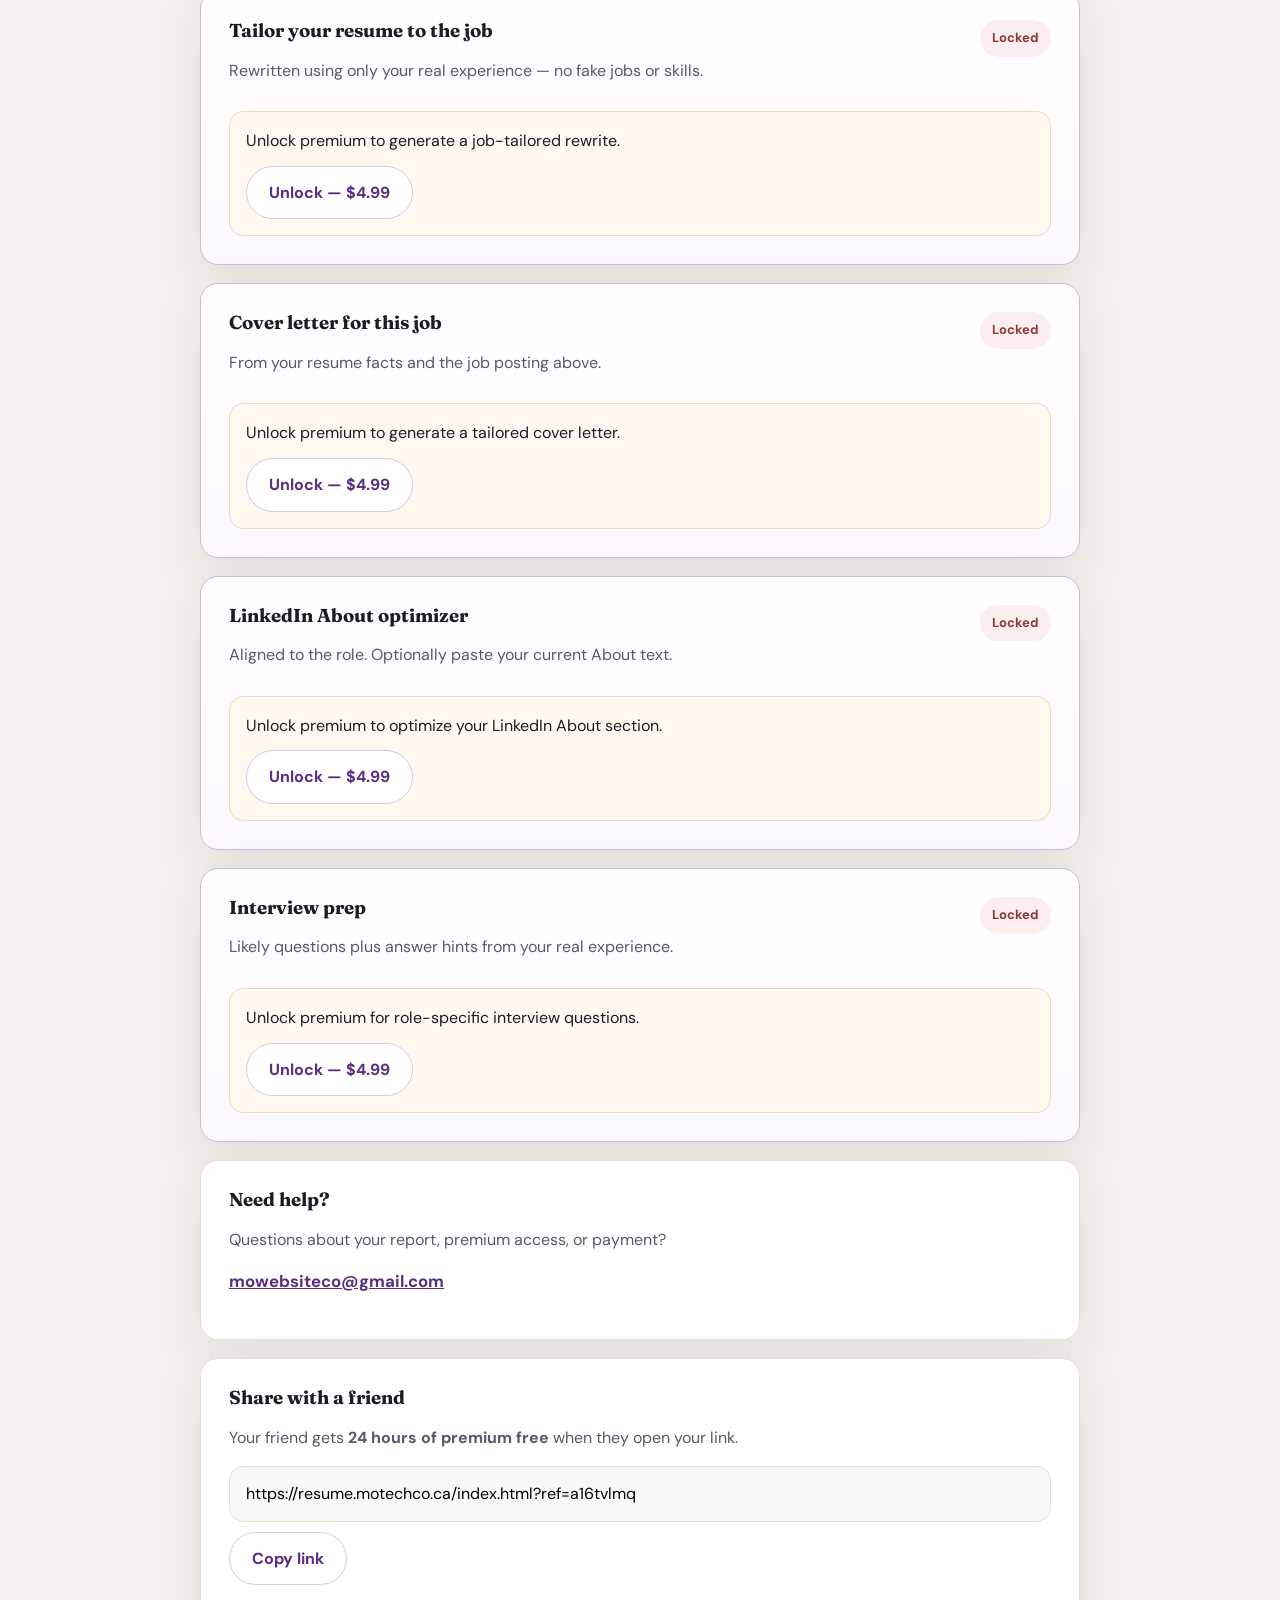
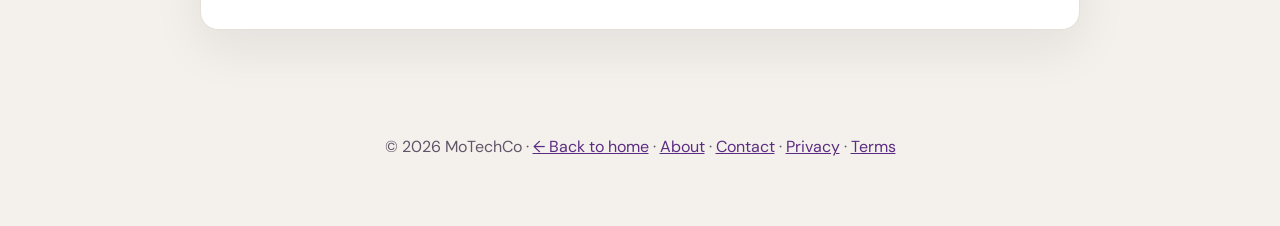
==== commit e737278b: "Phase 4: premium branding, features, nav fixes, human copy" ====
--- a/index.html
+++ b/index.html
@@ -17,53 +17,85 @@
   <meta property="og:description" content="Professional resume feedback in minutes. Free score, premium full report." />
   <meta property="og:url" content="https://resume.motechco.ca/index.html" />
   <link rel="icon" type="image/svg+xml" href="/favicon.svg" />
+  <link rel="preconnect" href="https://backendaianalysers.onrender.com" />
+  <link rel="preconnect" href="https://fonts.googleapis.com" />
+  <link rel="preconnect" href="https://fonts.gstatic.com" crossorigin />
+  <link href="https://fonts.googleapis.com/css2?family=DM+Sans:ital,opsz,wght@0,9..40,400;0,9..40,500;0,9..40,600;0,9..40,700&family=Fraunces:opsz,wght@9..144,600;9..144,700&display=swap" rel="stylesheet" />
   <link rel="stylesheet" href="style.css" />
+  <link rel="stylesheet" href="phase4.css" />
 </head>
-<body class="analyzer-page classic-layout">
-  <header class="simple-header">
-    <a class="brand" href="landing.html">MoTechCo Resume Analyzer</a>
-    <div class="header-meta">
-      <span id="premiumBadge" class="status-pill" hidden title="Full report and job-tailored rewrite are unlocked on this device.">Premium unlocked</span>
+<body class="analyzer-page">
+  <nav class="top-nav analyzer-nav">
+    <a class="brand" href="landing.html" title="Back to MoTechCo home"><span class="brand-mark">M</span> MoTechCo <span class="brand-sparkle" aria-hidden="true">✨</span></a>
+    <div class="nav-links">
+      <span id="premiumBadge" class="status-pill" hidden title="Full report and application kit unlocked on this device.">Premium unlocked</span>
+      <a href="landing.html" class="nav-home-link">← Home</a>
+      <a href="index.html" class="active">Analyzer</a>
+      <a href="about.html">About</a>
+      <a href="contact.html">Contact</a>
+      <a href="for-coaches.html">For coaches</a>
     </div>
-  </header>
-
-  <main class="page-main classic-main">
-    <p class="intro-copy">Upload a PDF or Word resume. We extract the text, analyze it with Gemini, and show structured feedback.</p>
-
-    <section class="panel">
-      <label class="field-label" for="jobDescription">Job posting — paste here</label>
-      <p class="paste-help">Click inside the box below, then press <strong>Ctrl+V</strong> (or long-press → Paste on phone). Paste the full job ad, not just the job title.</p>
-      <textarea id="jobDescription" class="paste-field" rows="6" placeholder="Example: We are hiring an AI Data Annotator. Responsibilities include... Required skills: attention to detail, English literacy..."></textarea>
-      <p id="jobDescHint" class="fine-print">Characters: <span id="jobCharCount">0</span> (need at least 40 for tailored rewrite)</p>
+  </nav>
+
+  <div class="analyzer-home-bar">
+    <a href="landing.html" class="analyzer-home-link">← Back to MoTechCo home</a>
+    <span class="analyzer-home-label">Resume Analyzer</span>
+  </div>
+
+  <div class="flow-steps" aria-label="Analysis steps">
+    <div class="flow-step active" id="flowStep1"><span>1</span> Paste job</div>
+    <div class="flow-step" id="flowStep2"><span>2</span> Upload resume</div>
+    <div class="flow-step" id="flowStep3"><span>3</span> Get score</div>
+  </div>
+
+  <main class="page-main">
+    <div class="demo-banner">
+      <p>New here? Preview a sample <strong>72/100</strong> report — no upload needed.</p>
+      <button type="button" id="demoReportBtn" class="btn-secondary">Try sample report</button>
+    </div>
+
+    <section class="panel upload-hero-panel">
+      <h2 style="margin-top:0">Paste the job. Upload your resume. See where you stand.</h2>
+      <p class="section-note">No signup wall — just honest feedback on whether your resume fits the posting you care about.</p>
+
+      <label class="field-label" for="jobDescription">Job posting</label>
+      <p class="paste-help">Paste the full ad — not just the title — so keyword match is accurate.</p>
+      <textarea id="jobDescription" class="paste-field" rows="5" placeholder="Example: We are hiring an AI Data Annotator in Toronto. Responsibilities include... Required: attention to detail, English literacy, driver's license..."></textarea>
+      <p id="jobDescHint" class="fine-print">Characters: <span id="jobCharCount">0</span> (40+ recommended for tailored rewrite)</p>
 
       <form id="uploadForm" enctype="multipart/form-data">
         <label class="field-label" for="resume">Resume file</label>
-        <div class="file-drop">
+        <div class="file-drop file-drop-modern">
           <input type="file" id="resume" name="resume" accept=".pdf,.docx" required />
-        </div>
-        <div class="actions">
-          <button type="submit" id="submitBtn" class="btn-primary">Upload &amp; Analyze</button>
+          <p class="fine-print" style="margin:10px 0 0">PDF or DOCX · Max one file</p>
+        </div>
+        <div class="actions">
+          <button type="submit" id="submitBtn" class="btn-primary">Upload &amp; analyze</button>
           <button type="button" id="analyzeBtn" class="btn-secondary" style="display: none;">Run again</button>
         </div>
       </form>
 
       <div id="loading" class="loading">Working...</div>
+      <div id="loadingProgress" class="loading-progress"><div class="loading-progress-bar"></div></div>
       <p id="loadingNote" class="loading-note"></p>
     </section>
 
-    <section class="panel">
-      <h2>Parsed Text</h2>
-      <p class="section-note">Read-only — extracted from your uploaded file. To paste a job ad, use the <strong>Job posting</strong> box at the top.</p>
+    <details class="panel parsed-details">
+      <summary>Parsed resume text (optional)</summary>
+      <p class="section-note">Extracted from your file — read-only. Most people can skip this.</p>
       <pre id="output" class="selectable-pre">Upload a resume to see extracted text here.</pre>
-    </section>
-
-    <section class="panel">
+    </details>
+
+    <section id="resultsZone" class="panel results-zone" hidden>
       <div class="panel-head-row">
         <div>
-          <h2>AI Analysis</h2>
-          <p class="section-note">Score, strengths, weaknesses, and suggestions from Gemini.</p>
-        </div>
-      </div>
+          <h2>Your results</h2>
+          <p class="section-note">Score, strengths, and what unlocks with the full application kit.</p>
+        </div>
+      </div>
+
+      <div id="demoSampleBadge" class="demo-sample-badge" hidden>Sample report — upload your resume for a real score</div>
+
       <div id="scoreHero" class="score-hero" hidden aria-live="polite">
         <div class="score-hero-ring" id="scoreHeroRing"><span id="scoreHeroValue">--</span></div>
         <div>
@@ -71,11 +103,20 @@
           <p class="score-hero-note">Out of 100 — based on your uploaded text</p>
         </div>
       </div>
+
       <pre id="analysisOutput" class="selectable-pre">Your AI feedback will appear here after you upload a resume.</pre>
+
+      <div id="previewBlurWrap" class="preview-blur-wrap" hidden>
+        <div id="previewBlurContent" class="preview-blur-content"></div>
+        <div class="preview-blur-overlay">
+          <p>Full weaknesses, keywords &amp; formatting fixes</p>
+          <button type="button" id="blurUnlockBtn" class="btn-primary">Unlock application kit — <span id="blurUnlockPrice">$4.99</span></button>
+        </div>
+      </div>
 
       <div id="freeLeadPanel" class="lead-capture" hidden>
         <p class="lead-capture-title">Email my free score</p>
-        <p class="section-note">Get your score and top strengths in your inbox — plus a link to unlock the full application kit when you are ready.</p>
+        <p class="section-note">Get your score and top strengths in your inbox — plus a link to unlock when you are ready.</p>
         <div class="email-row">
           <input id="freeLeadEmail" type="email" placeholder="you@example.com" autocomplete="email" />
           <button type="button" id="freeLeadBtn" class="btn-secondary">Send my score</button>
@@ -88,26 +129,24 @@
         <ol>
           <li>Wait <strong>2–3 minutes</strong> without clicking anything.</li>
           <li>Click <strong>Run again</strong> once.</li>
-          <li>If it keeps failing: on Render, replace <strong>GEMINI_API_KEY</strong> with a new key from <a href="https://aistudio.google.com/apikey" target="_blank" rel="noopener">Google AI Studio</a> (create in a new project).</li>
-          <li>For production: enable billing on Google AI Studio for higher limits.</li>
+          <li>If it keeps failing: replace <strong>GEMINI_API_KEY</strong> on Render with a new key from <a href="https://aistudio.google.com/apikey" target="_blank" rel="noopener">Google AI Studio</a>.</li>
         </ol>
       </div>
 
       <div id="paywallBox" class="paywall-inline" hidden>
         <p class="paywall-title">Unlock the full application kit</p>
-        <p class="section-note">One payment unlocks everything: full report, job-match keywords, tailored resume rewrite, cover letter, and export tools.</p>
+        <p class="section-note">One payment unlocks everything below — rewrite, cover letter, LinkedIn, interview prep, and export.</p>
         <ul class="paywall-list">
           <li>Weaknesses + ATS keyword gaps</li>
           <li>Job-tailored resume rewrite</li>
-          <li>Job-tailored cover letter</li>
-          <li>LinkedIn About optimizer</li>
+          <li>Cover letter + LinkedIn About</li>
           <li>Interview question prep</li>
           <li>Download, print, email &amp; share</li>
         </ul>
         <p class="price-tag compact"><span id="paywallPrice">$4.99</span> <span>one-time · 30 days on this device</span></p>
         <button type="button" id="unlockBtn" class="btn-primary">Unlock application kit — <span id="unlockBtnPrice">$4.99</span></button>
         <p id="paymentStatus" class="payment-status" hidden></p>
-        <p class="fine-print">Secure checkout via Stripe · By paying you agree to our <a href="terms.html">Terms</a> · <a href="privacy.html">Privacy</a></p>
+        <p class="fine-print">Secure checkout via Stripe · <a href="terms.html">Terms</a> · <a href="privacy.html">Privacy</a></p>
       </div>
     </section>
 
@@ -126,26 +165,33 @@
       </div>
     </section>
 
-    <section id="rewritePanel" class="panel rewrite-panel">
+    <section id="kitSection" class="panel kit-section">
+      <div class="kit-intro">
+        <p class="eyebrow dark">Application kit</p>
+        <h2>Everything for one job application</h2>
+        <p class="section-note">Unlock once to generate all of these for the job posting you pasted above.</p>
+      </div>
+      <div id="kitGrid" class="kit-grid"></div>
+      <nav class="kit-nav" aria-label="Application kit tools">
+        <button type="button" class="kit-tab active" data-kit="rewrite">Resume rewrite</button>
+        <button type="button" class="kit-tab" data-kit="cover">Cover letter</button>
+        <button type="button" class="kit-tab" data-kit="linkedin">LinkedIn About</button>
+        <button type="button" class="kit-tab" data-kit="interview">Interview prep</button>
+      </nav>
+    </section>
+
+    <section id="rewritePanel" class="panel rewrite-panel kit-panel-target">
       <div class="rewrite-head">
         <div>
-          <p class="eyebrow dark">Premium feature</p>
-          <h3>Tailor your resume to the job posting</h3>
-          <p class="section-note">Generate a rewritten resume aligned to the job description above. Copy it, paste into Word, and edit before applying.</p>
+          <h3>Tailor your resume to the job</h3>
+          <p class="section-note">Rewritten using only your real experience — no fake jobs or skills.</p>
         </div>
         <span id="rewritePremiumTag" class="rewrite-tag locked">Locked</span>
       </div>
 
-      <ol class="rewrite-steps">
-        <li>Paste the job description at the top of this page.</li>
-        <li>Upload your current resume.</li>
-        <li>Click <strong>Generate tailored resume</strong>.</li>
-        <li>Use <strong>Copy resume text</strong> and paste into your document.</li>
-      </ol>
-
       <div id="rewriteLocked" class="rewrite-locked">
-        <p>Unlock premium to generate a job-tailored rewrite using your real experience only — no fake jobs or skills added.</p>
-        <button type="button" id="rewriteUnlockBtn" class="btn-secondary">Unlock premium — $4.99</button>
+        <p>Unlock premium to generate a job-tailored rewrite.</p>
+        <button type="button" id="rewriteUnlockBtn" class="btn-secondary">Unlock — $4.99</button>
       </div>
 
       <div id="rewriteTools" hidden>
@@ -155,25 +201,24 @@
           <button type="button" id="downloadRewriteBtn" class="btn-secondary" style="display: none;">Download .txt</button>
         </div>
         <p id="rewriteStatus" class="fine-print"></p>
-        <label class="field-label" for="rewriteOutput">Rewritten resume — ready to copy</label>
+        <label class="field-label" for="rewriteOutput">Rewritten resume</label>
         <pre id="rewriteOutput" tabindex="0">Your tailored resume will appear here after you generate it.</pre>
-        <p class="fine-print rewrite-disclaimer">AI rewrite uses only facts from your uploaded resume. Review everything before applying. See <a href="terms.html">Terms</a>.</p>
-      </div>
-    </section>
-
-    <section id="coverLetterPanel" class="panel rewrite-panel">
+        <p class="fine-print rewrite-disclaimer">Review everything before applying. See <a href="terms.html">Terms</a>.</p>
+      </div>
+    </section>
+
+    <section id="coverLetterPanel" class="panel rewrite-panel kit-panel-target">
       <div class="rewrite-head">
         <div>
-          <p class="eyebrow dark">Premium feature</p>
-          <h3>Generate a cover letter for this job</h3>
-          <p class="section-note">Uses your resume facts and the job posting above. Copy into your application or email.</p>
+          <h3>Cover letter for this job</h3>
+          <p class="section-note">From your resume facts and the job posting above.</p>
         </div>
         <span id="coverLetterPremiumTag" class="rewrite-tag locked">Locked</span>
       </div>
 
       <div id="coverLetterLocked" class="rewrite-locked">
-        <p>Unlock premium to generate a tailored cover letter — included with the same one-time payment.</p>
-        <button type="button" id="coverLetterUnlockBtn" class="btn-secondary">Unlock premium — $4.99</button>
+        <p>Unlock premium to generate a tailored cover letter.</p>
+        <button type="button" id="coverLetterUnlockBtn" class="btn-secondary">Unlock — $4.99</button>
       </div>
 
       <div id="coverLetterTools" hidden>
@@ -183,54 +228,51 @@
           <button type="button" id="downloadCoverLetterBtn" class="btn-secondary" style="display: none;">Download .txt</button>
         </div>
         <p id="coverLetterStatus" class="fine-print"></p>
-        <label class="field-label" for="coverLetterOutput">Cover letter — ready to copy</label>
+        <label class="field-label" for="coverLetterOutput">Cover letter</label>
         <pre id="coverLetterOutput" tabindex="0">Your cover letter will appear here after you generate it.</pre>
-        <p class="fine-print rewrite-disclaimer">Review and add your contact details before sending. See <a href="terms.html">Terms</a>.</p>
-      </div>
-    </section>
-
-    <section id="linkedInPanel" class="panel rewrite-panel">
+      </div>
+    </section>
+
+    <section id="linkedInPanel" class="panel rewrite-panel kit-panel-target">
       <div class="rewrite-head">
         <div>
-          <p class="eyebrow dark">Premium feature</p>
-          <h3>Optimize your LinkedIn About section</h3>
-          <p class="section-note">Tailored to the job posting above. Optionally paste your current About text to improve it.</p>
+          <h3>LinkedIn About optimizer</h3>
+          <p class="section-note">Aligned to the role. Optionally paste your current About text.</p>
         </div>
         <span id="linkedInPremiumTag" class="rewrite-tag locked">Locked</span>
       </div>
 
       <div id="linkedInLocked" class="rewrite-locked">
-        <p>Unlock premium to generate a job-aligned LinkedIn About section from your resume.</p>
-        <button type="button" id="linkedInUnlockBtn" class="btn-secondary">Unlock premium — $4.99</button>
+        <p>Unlock premium to optimize your LinkedIn About section.</p>
+        <button type="button" id="linkedInUnlockBtn" class="btn-secondary">Unlock — $4.99</button>
       </div>
 
       <div id="linkedInTools" hidden>
         <label class="field-label" for="linkedInInput">Current LinkedIn About (optional)</label>
-        <textarea id="linkedInInput" class="paste-field" rows="4" placeholder="Paste your current About section, or leave blank to generate from your resume."></textarea>
+        <textarea id="linkedInInput" class="paste-field" rows="4" placeholder="Paste your current About, or leave blank."></textarea>
         <div class="actions">
           <button type="button" id="linkedInBtn" class="btn-primary">Optimize LinkedIn About</button>
           <button type="button" id="copyLinkedInBtn" class="btn-secondary" style="display: none;">Copy About</button>
           <button type="button" id="downloadLinkedInBtn" class="btn-secondary" style="display: none;">Download .txt</button>
         </div>
         <p id="linkedInStatus" class="fine-print"></p>
-        <label class="field-label" for="linkedInOutput">Optimized About — ready to copy</label>
+        <label class="field-label" for="linkedInOutput">Optimized About</label>
         <pre id="linkedInOutput" tabindex="0">Your LinkedIn About will appear here.</pre>
       </div>
     </section>
 
-    <section id="interviewPanel" class="panel rewrite-panel">
+    <section id="interviewPanel" class="panel rewrite-panel kit-panel-target">
       <div class="rewrite-head">
         <div>
-          <p class="eyebrow dark">Premium feature</p>
-          <h3>Interview prep for this role</h3>
-          <p class="section-note">Likely questions plus answer hints based on your real resume experience.</p>
+          <h3>Interview prep</h3>
+          <p class="section-note">Likely questions plus answer hints from your real experience.</p>
         </div>
         <span id="interviewPremiumTag" class="rewrite-tag locked">Locked</span>
       </div>
 
       <div id="interviewLocked" class="rewrite-locked">
-        <p>Unlock premium to get role-specific interview questions and answer talking points.</p>
-        <button type="button" id="interviewUnlockBtn" class="btn-secondary">Unlock premium — $4.99</button>
+        <p>Unlock premium for role-specific interview questions.</p>
+        <button type="button" id="interviewUnlockBtn" class="btn-secondary">Unlock — $4.99</button>
       </div>
 
       <div id="interviewTools" hidden>
@@ -246,10 +288,13 @@
 
     <section id="sharePanel" class="panel" hidden>
       <h3>Export &amp; share</h3>
+      <p class="section-note">Download everything you generated for this job in one file, or print to PDF.</p>
       <div class="share-actions">
+        <button type="button" id="downloadApplicationPackBtn" class="btn-primary">Download application kit</button>
+        <button type="button" id="printApplicationPackBtn" class="btn-secondary">Print kit as PDF</button>
         <button type="button" id="downloadCardBtn" class="btn-secondary">Score card</button>
-        <button type="button" id="downloadReportBtn" class="btn-secondary">Download report</button>
-        <button type="button" id="printReportBtn" class="btn-secondary">Print / PDF</button>
+        <button type="button" id="downloadReportBtn" class="btn-secondary">Report only</button>
+        <button type="button" id="printReportBtn" class="btn-secondary">Print report</button>
         <button type="button" id="copyShareBtn" class="btn-secondary">Copy caption</button>
         <button type="button" id="linkedinShareBtn" class="btn-secondary">LinkedIn</button>
         <button type="button" id="twitterShareBtn" class="btn-secondary">X</button>
@@ -268,18 +313,13 @@
 
     <section id="contactPanel" class="panel contact-panel">
       <h3>Need help?</h3>
-      <p id="contactHelpText" class="section-note">Questions about your report, premium access, payment, or a custom review?</p>
+      <p id="contactHelpText" class="section-note">Questions about your report, premium access, or payment?</p>
       <p><a id="contactEmailLink" href="mailto:mowebsiteco@gmail.com?subject=MoTechCo%20Resume%20Analyzer%20help">mowebsiteco@gmail.com</a></p>
     </section>
 
     <section class="panel referral-panel">
-      <h3>Share MoTechCo with a friend</h3>
-      <p class="section-note">Your friend gets <strong>24 hours of premium free</strong> when they open your link. You help them; they get the full application kit to try.</p>
-      <ol class="referral-steps">
-        <li>Click <strong>Copy link</strong> below.</li>
-        <li>Send it by text, WhatsApp, or email.</li>
-        <li>When they open your link, premium unlocks automatically on their device.</li>
-      </ol>
+      <h3>Share with a friend</h3>
+      <p class="section-note">Your friend gets <strong>24 hours of premium free</strong> when they open your link.</p>
       <div class="referral-row">
         <input id="referralLink" type="text" readonly aria-label="Your referral link" />
         <button type="button" id="copyReferralBtn" class="btn-secondary">Copy link</button>
@@ -294,9 +334,10 @@
   </div>
 
   <footer class="site-footer">
-    <p>© 2026 MoTechCo · <a href="landing.html">Home</a> · <a href="privacy.html">Privacy</a> · <a href="terms.html">Terms</a></p>
+    <p>© 2026 MoTechCo · <a href="landing.html">← Back to home</a> · <a href="about.html">About</a> · <a href="contact.html">Contact</a> · <a href="privacy.html">Privacy</a> · <a href="terms.html">Terms</a></p>
   </footer>
 
+  <script src="demo.js"></script>
   <script src="share.js"></script>
   <script src="script.js"></script>
 </body>
--- a/style.css
+++ b/style.css
@@ -1051,3 +1051,62 @@
   color: var(--ink-soft);
   font-size: 15px;
 }
+
+.partner-page .partner-pricing-note {
+  text-align: center;
+  max-width: 640px;
+  margin: 0 auto 20px;
+}
+
+.pricing-grid-three {
+  grid-template-columns: repeat(auto-fit, minmax(220px, 1fr));
+}
+
+.price-period {
+  font-size: 1rem;
+  font-weight: 500;
+  color: var(--ink-soft);
+}
+
+.partner-inquiry-panel {
+  max-width: 720px;
+  margin: 0 auto 40px;
+  padding: 28px 24px;
+  background: var(--surface);
+  border: 1px solid var(--line);
+  border-radius: var(--radius);
+}
+
+.partner-form-row {
+  margin-bottom: 16px;
+}
+
+.partner-form-row input,
+.partner-form-row select,
+.partner-form-row textarea {
+  width: 100%;
+  padding: 12px 14px;
+  border: 1px solid var(--line);
+  border-radius: 12px;
+  font: inherit;
+  background: var(--surface-soft);
+}
+
+.partner-form-row input:focus,
+.partner-form-row select:focus,
+.partner-form-row textarea:focus {
+  outline: 2px solid rgba(91, 45, 130, 0.2);
+  border-color: var(--brand);
+}
+
+.partner-form-split {
+  display: grid;
+  grid-template-columns: 1fr 1fr;
+  gap: 16px;
+}
+
+@media (max-width: 600px) {
+  .partner-form-split {
+    grid-template-columns: 1fr;
+  }
+}
--- a/phase4.css
+++ b/phase4.css
@@ -0,0 +1,754 @@
+/* Phase 4 — product polish + lilac theme */
+
+.landing-page {
+  background: linear-gradient(180deg, #ebe0f5 0%, #f4f1ec 320px);
+}
+
+.brand-sparkle {
+  font-size: 0.95em;
+}
+
+/* Lilac gradient hero */
+.hero-lilac-wrap {
+  background: linear-gradient(135deg, #b892e8 0%, #9b6bc7 28%, #7a3ea1 58%, #5b2d82 100%);
+  border-radius: 0 0 36px 36px;
+  padding: 8px 0 44px;
+  margin-bottom: 8px;
+  box-shadow: 0 18px 48px rgba(91, 45, 130, 0.22);
+}
+
+.lilac-nav {
+  background: rgba(255, 255, 255, 0.12);
+  backdrop-filter: blur(12px);
+  border-bottom: 1px solid rgba(255, 255, 255, 0.2);
+}
+
+.lilac-nav .brand,
+.lilac-nav .nav-links a {
+  color: white;
+}
+
+.lilac-nav .nav-links a.active {
+  color: white;
+  background: rgba(255, 255, 255, 0.22);
+  padding: 6px 12px;
+  border-radius: 999px;
+}
+
+.lilac-nav .nav-links a:not(.active):hover {
+  color: #f3ebfa;
+}
+
+.hero-lilac-wrap .hero-split {
+  padding-top: 28px;
+}
+
+.hero-lilac-wrap .hero-split-copy h1 {
+  color: white;
+  text-shadow: 0 2px 16px rgba(45, 20, 70, 0.2);
+}
+
+.hero-eyebrow-light {
+  color: rgba(255, 255, 255, 0.88) !important;
+}
+
+.hero-copy-light,
+.hero-trust-light {
+  color: rgba(255, 255, 255, 0.92) !important;
+}
+
+.hero-lilac-wrap .hero-cta-light {
+  background: white;
+  color: #5b2d82;
+  box-shadow: 0 12px 28px rgba(31, 26, 36, 0.18);
+}
+
+.hero-lilac-wrap .hero-cta-light:hover {
+  background: #faf6fd;
+  color: #452063;
+}
+
+.hero-lilac-wrap .hero-cta-ghost {
+  background: rgba(255, 255, 255, 0.14);
+  color: white;
+  border-color: rgba(255, 255, 255, 0.45);
+}
+
+.hero-lilac-wrap .hero-cta-ghost:hover {
+  background: rgba(255, 255, 255, 0.24);
+}
+
+.why-section {
+  max-width: 920px;
+  margin: 0 auto;
+  padding: 40px 20px 16px;
+  text-align: center;
+}
+
+.why-section h2 {
+  color: var(--brand);
+  margin-bottom: 20px;
+}
+
+.why-grid {
+  display: grid;
+  grid-template-columns: repeat(auto-fit, minmax(240px, 1fr));
+  gap: 18px;
+}
+
+.why-card {
+  background: white;
+  border: 1px solid #dcc9ea;
+  border-radius: var(--radius);
+  padding: 24px;
+  box-shadow: var(--shadow);
+  text-align: left;
+}
+
+.why-icon {
+  font-size: 1.6rem;
+  display: block;
+  margin-bottom: 10px;
+}
+
+.why-card h3 {
+  margin: 0 0 8px;
+  color: var(--brand);
+  font-size: 1.05rem;
+}
+
+.why-card p {
+  margin: 0;
+  color: var(--ink-soft);
+  font-size: 15px;
+}
+
+/* Analyzer — clear path back to landing */
+.analyzer-nav {
+  background: linear-gradient(90deg, #faf6fd, #fff);
+  border-bottom: 1px solid #dcc9ea;
+}
+
+.analyzer-nav .nav-home-link {
+  background: var(--brand-soft);
+  color: var(--brand) !important;
+  padding: 6px 14px;
+  border-radius: 999px;
+  border: 1px solid #dcc9ea;
+  margin-left: 8px !important;
+}
+
+.analyzer-nav .nav-home-link:hover {
+  background: #e8d9f5;
+}
+
+.analyzer-home-bar {
+  display: flex;
+  align-items: center;
+  justify-content: space-between;
+  gap: 12px;
+  flex-wrap: wrap;
+  max-width: 920px;
+  margin: 0 auto;
+  padding: 10px 20px 0;
+}
+
+.analyzer-home-link {
+  font-weight: 700;
+  color: var(--brand);
+  text-decoration: none;
+  font-size: 15px;
+}
+
+.analyzer-home-link:hover {
+  text-decoration: underline;
+}
+
+.analyzer-home-label {
+  font-size: 13px;
+  font-weight: 600;
+  color: var(--ink-soft);
+  letter-spacing: 0.04em;
+  text-transform: uppercase;
+}
+
+.landing-page .hero-split h1 {
+  font-size: clamp(2rem, 5vw, 3.2rem);
+  max-width: 540px;
+}
+
+.landing-page .trust-line {
+  margin-top: 16px;
+  font-size: 14px;
+  color: var(--ink-soft);
+}
+
+.proof-grid {
+  display: grid;
+  grid-template-columns: repeat(auto-fit, minmax(260px, 1fr));
+  gap: 18px;
+  margin-top: 20px;
+}
+
+.proof-note {
+  margin-top: 16px;
+  font-size: 13px;
+  color: var(--ink-soft);
+  text-align: center;
+}
+
+.nav-links .status-pill {
+  margin-right: 12px;
+  vertical-align: middle;
+}
+
+.analyzer-page .page-main {
+  max-width: 920px;
+  margin: 0 auto;
+  padding: 0 20px 48px;
+}
+
+.landing-page .hero-split {  max-width: 1100px;
+  margin: 0 auto;
+  padding: 48px 20px 32px;
+  display: grid;
+  grid-template-columns: 1.1fr 0.9fr;
+  gap: 36px;
+  align-items: center;
+}
+
+.landing-page .hero-copy {
+  font-size: 1.15rem;
+  color: var(--ink-soft);
+  max-width: 520px;
+}
+
+.demo-card {
+  background: linear-gradient(160deg, #fff 0%, #f6f0fc 100%);
+  border: 1px solid #dcc9ea;
+  border-radius: calc(var(--radius) + 4px);
+  padding: 24px;
+  box-shadow: var(--shadow);
+}
+
+.demo-card-label {
+  font-size: 11px;
+  font-weight: 700;
+  letter-spacing: 0.1em;
+  text-transform: uppercase;
+  color: var(--brand);
+  margin: 0 0 12px;
+}
+
+.demo-score-row {
+  display: flex;
+  align-items: center;
+  gap: 18px;
+  margin-bottom: 16px;
+}
+
+.demo-ring {
+  width: 88px;
+  height: 88px;
+  border-radius: 50%;
+  display: grid;
+  place-items: center;
+  background: conic-gradient(#5b2d82 72%, #ece5ef 0);
+  position: relative;
+  flex-shrink: 0;
+}
+
+.demo-ring::after {
+  content: "";
+  position: absolute;
+  inset: 8px;
+  border-radius: 50%;
+  background: white;
+}
+
+.demo-ring span {
+  position: relative;
+  z-index: 1;
+  font-weight: 800;
+  font-size: 1.5rem;
+  color: var(--brand);
+}
+
+.demo-chip-row {
+  display: flex;
+  flex-wrap: wrap;
+  gap: 8px;
+  margin-top: 12px;
+}
+
+.demo-chip {
+  font-size: 12px;
+  padding: 6px 10px;
+  border-radius: 999px;
+  background: var(--good-bg);
+  color: var(--good);
+  font-weight: 600;
+}
+
+.demo-chip.missing {
+  background: var(--warn-bg);
+  color: var(--warn);
+}
+
+.comparison-table-wrap {
+  max-width: 920px;
+  margin: 0 auto;
+  padding: 40px 20px;
+  overflow-x: auto;
+}
+
+.comparison-table {
+  width: 100%;
+  border-collapse: collapse;
+  background: var(--surface);
+  border-radius: var(--radius);
+  overflow: hidden;
+  border: 1px solid var(--line);
+}
+
+.comparison-table th,
+.comparison-table td {
+  padding: 14px 16px;
+  text-align: left;
+  border-bottom: 1px solid var(--line);
+  font-size: 15px;
+}
+
+.comparison-table th {
+  background: var(--surface-soft);
+  font-family: "Fraunces", serif;
+}
+
+.comparison-table .highlight-col {
+  background: #faf6fd;
+  font-weight: 600;
+}
+
+.analyzer-page {
+  background: linear-gradient(180deg, #ebe0f5 0%, #f8f4fc 140px, var(--bg) 280px);
+}
+
+.analyzer-page .top-nav {
+  border-bottom-color: transparent;
+}
+
+.flow-steps {
+  display: grid;
+  grid-template-columns: repeat(3, 1fr);
+  gap: 10px;
+  max-width: 920px;
+  margin: 0 auto 20px;
+  padding: 0 20px;
+}
+
+.flow-step {
+  background: var(--surface);
+  border: 1px solid var(--line);
+  border-radius: 14px;
+  padding: 12px 14px;
+  font-size: 14px;
+  font-weight: 600;
+  color: var(--ink-soft);
+}
+
+.flow-step.active {
+  border-color: var(--brand);
+  background: var(--brand-soft);
+  color: var(--brand);
+}
+
+.flow-step span {
+  display: inline-grid;
+  place-items: center;
+  width: 22px;
+  height: 22px;
+  margin-right: 6px;
+  border-radius: 999px;
+  background: rgba(91, 45, 130, 0.15);
+  font-size: 12px;
+}
+
+.upload-hero-panel {
+  border: 2px dashed #c9b8d9;
+  background: var(--surface);
+}
+
+.file-drop-modern {
+  border: 2px dashed var(--line);
+  border-radius: 14px;
+  padding: 28px 20px;
+  text-align: center;
+  background: var(--surface-soft);
+  transition: border-color 0.2s, background 0.2s;
+}
+
+.file-drop-modern:hover,
+.file-drop-modern:focus-within {
+  border-color: var(--brand);
+  background: #faf6fd;
+}
+
+.file-drop-modern input[type="file"] {
+  max-width: 100%;
+}
+
+.demo-banner {
+  display: flex;
+  flex-wrap: wrap;
+  align-items: center;
+  justify-content: space-between;
+  gap: 12px;
+  padding: 14px 18px;
+  margin-bottom: 18px;
+  border-radius: 14px;
+  background: linear-gradient(90deg, #efe6f7, #fff);
+  border: 1px solid #dcc9ea;
+}
+
+.demo-banner p {
+  margin: 0;
+  font-size: 14px;
+  font-weight: 600;
+}
+
+.demo-sample-badge {
+  display: inline-block;
+  margin-bottom: 14px;
+  padding: 8px 12px;
+  border-radius: 999px;
+  font-size: 13px;
+  font-weight: 600;
+  color: var(--brand);
+  background: var(--brand-soft);
+  border: 1px solid #dcc9ea;
+}
+
+.results-zone {
+  scroll-margin-top: 80px;
+}
+
+.preview-blur-wrap {
+  position: relative;
+  margin-top: 18px;
+  border-radius: 14px;
+  overflow: hidden;
+  border: 1px solid var(--line);
+}
+
+.preview-blur-content {
+  padding: 18px;
+  filter: blur(5px);
+  user-select: none;
+  pointer-events: none;
+  background: var(--surface-soft);
+}
+
+.preview-blur-overlay {
+  position: absolute;
+  inset: 0;
+  display: flex;
+  flex-direction: column;
+  align-items: center;
+  justify-content: center;
+  gap: 10px;
+  background: rgba(255, 255, 255, 0.72);
+  text-align: center;
+  padding: 20px;
+}
+
+.preview-blur-overlay p {
+  margin: 0;
+  font-weight: 700;
+  color: var(--brand);
+}
+
+.parsed-details summary {
+  cursor: pointer;
+  font-weight: 600;
+  color: var(--brand);
+  margin-bottom: 8px;
+}
+
+.kit-section {
+  background: linear-gradient(180deg, #fff, #faf6fd);
+  border-color: #dcc9ea;
+}
+
+.kit-intro {
+  margin-bottom: 20px;
+}
+
+.kit-grid {
+  display: grid;
+  grid-template-columns: repeat(auto-fit, minmax(200px, 1fr));
+  gap: 14px;
+  margin-bottom: 20px;
+}
+
+.kit-card {
+  background: white;
+  border: 1px solid var(--line);
+  border-radius: 14px;
+  padding: 16px;
+}
+
+.kit-card-icon {
+  font-size: 1.5rem;
+  margin-bottom: 8px;
+}
+
+.kit-card h4 {
+  margin: 0 0 6px;
+  font-size: 1rem;
+}
+
+.kit-card p {
+  margin: 0;
+  font-size: 13px;
+  color: var(--ink-soft);
+}
+
+.kit-card.locked-card {
+  opacity: 0.92;
+}
+
+.kit-nav {
+  display: flex;
+  flex-wrap: wrap;
+  gap: 8px;
+  margin-bottom: 18px;
+}
+
+.kit-tab {
+  border: 1px solid var(--line);
+  background: white;
+  border-radius: 999px;
+  padding: 8px 14px;
+  font-size: 13px;
+  font-weight: 600;
+  cursor: pointer;
+  color: var(--ink-soft);
+}
+
+.kit-tab.active {
+  background: var(--brand);
+  border-color: var(--brand);
+  color: white;
+}
+
+.kit-panel-target {
+  scroll-margin-top: 90px;
+}
+
+.loading-progress {
+  height: 4px;
+  background: #ece5ef;
+  border-radius: 999px;
+  overflow: hidden;
+  margin-top: 10px;
+  display: none;
+}
+
+.loading-progress.active {
+  display: block;
+}
+
+.loading-progress-bar {
+  height: 100%;
+  width: 30%;
+  background: var(--brand);
+  border-radius: 999px;
+  animation: loadIndeterminate 1.4s ease-in-out infinite;
+}
+
+@keyframes loadIndeterminate {
+  0% { transform: translateX(-100%); }
+  100% { transform: translateX(350%); }
+}
+
+.before-after-section {
+  max-width: 920px;
+  margin: 0 auto;
+  padding: 40px 20px;
+  text-align: center;
+}
+
+.before-after-intro {
+  max-width: 520px;
+  margin: 0 auto 20px;
+}
+
+.before-after-grid {
+  display: grid;
+  grid-template-columns: repeat(auto-fit, minmax(260px, 1fr));
+  gap: 18px;
+  text-align: left;
+}
+
+.before-after-card {
+  background: white;
+  border-radius: var(--radius);
+  padding: 22px;
+  border: 1px solid var(--line);
+  box-shadow: var(--shadow);
+}
+
+.before-after-card.before {
+  border-color: #e8d9f5;
+}
+
+.before-after-card.after {
+  border-color: #b892e8;
+  background: linear-gradient(180deg, #fff, #faf6fd);
+}
+
+.ba-label {
+  font-size: 12px;
+  font-weight: 700;
+  letter-spacing: 0.08em;
+  text-transform: uppercase;
+  color: var(--brand);
+  margin: 0 0 8px;
+}
+
+.ba-score {
+  margin: 0 0 12px;
+  font-size: 1.1rem;
+}
+
+.before-after-card ul {
+  margin: 0;
+  padding-left: 18px;
+  color: var(--ink-soft);
+}
+
+.launch-badge {
+  display: inline-block;
+  margin: 0 0 8px;
+  padding: 4px 10px;
+  border-radius: 999px;
+  font-size: 11px;
+  font-weight: 700;
+  letter-spacing: 0.06em;
+  text-transform: uppercase;
+  background: var(--brand-soft);
+  color: var(--brand);
+}
+
+.price-strike,
+.price-compare {
+  font-size: 0.85em;
+  color: var(--ink-soft);
+  font-weight: 500;
+}
+
+.price-strike::before,
+.price-compare::before {
+  content: "vs ";
+}
+
+.pricing-tagline {
+  font-size: 14px;
+  color: var(--ink-soft);
+  margin: -6px 0 14px;
+}
+
+.contact-cards {
+  display: grid;
+  gap: 18px;
+}
+
+@media (max-width: 860px) {
+  .landing-page .hero-split {
+    grid-template-columns: 1fr;
+  }
+
+  .lilac-nav {
+    flex-wrap: wrap;
+    gap: 10px;
+    padding: 14px 16px;
+  }
+
+  .lilac-nav .nav-links a {
+    margin-left: 10px;
+    font-size: 14px;
+  }
+
+  .analyzer-nav {
+    flex-wrap: wrap;
+    gap: 8px;
+    padding: 14px 16px;
+  }
+
+  .analyzer-nav .nav-links {
+    display: flex;
+    flex-wrap: wrap;
+    align-items: center;
+    gap: 6px;
+  }
+
+  .analyzer-nav .nav-links a {
+    margin-left: 0;
+    font-size: 14px;
+  }
+
+  .analyzer-home-bar {
+    flex-direction: column;
+    align-items: flex-start;
+    padding-top: 8px;
+  }
+
+  .flow-steps {
+    grid-template-columns: 1fr;
+    padding: 0 16px;
+  }
+
+  .hero-actions {
+    flex-direction: column;
+    align-items: stretch;
+  }
+
+  .hero-actions .cta-btn {
+    width: 100%;
+    text-align: center;
+  }
+
+  .demo-banner {
+    flex-direction: column;
+    align-items: stretch;
+  }
+
+  .demo-banner .btn-secondary {
+    width: 100%;
+  }
+
+  .sticky-unlock {
+    flex-direction: column;
+    gap: 10px;
+    padding: 12px 16px;
+  }
+
+  .sticky-unlock .btn-primary {
+    width: 100%;
+  }
+
+  .kit-nav {
+    overflow-x: auto;
+    flex-wrap: nowrap;
+    padding-bottom: 4px;
+  }
+
+  .comparison-table {
+    font-size: 14px;
+  }
+
+  .comparison-table th,
+  .comparison-table td {
+    padding: 10px 12px;
+  }
+}
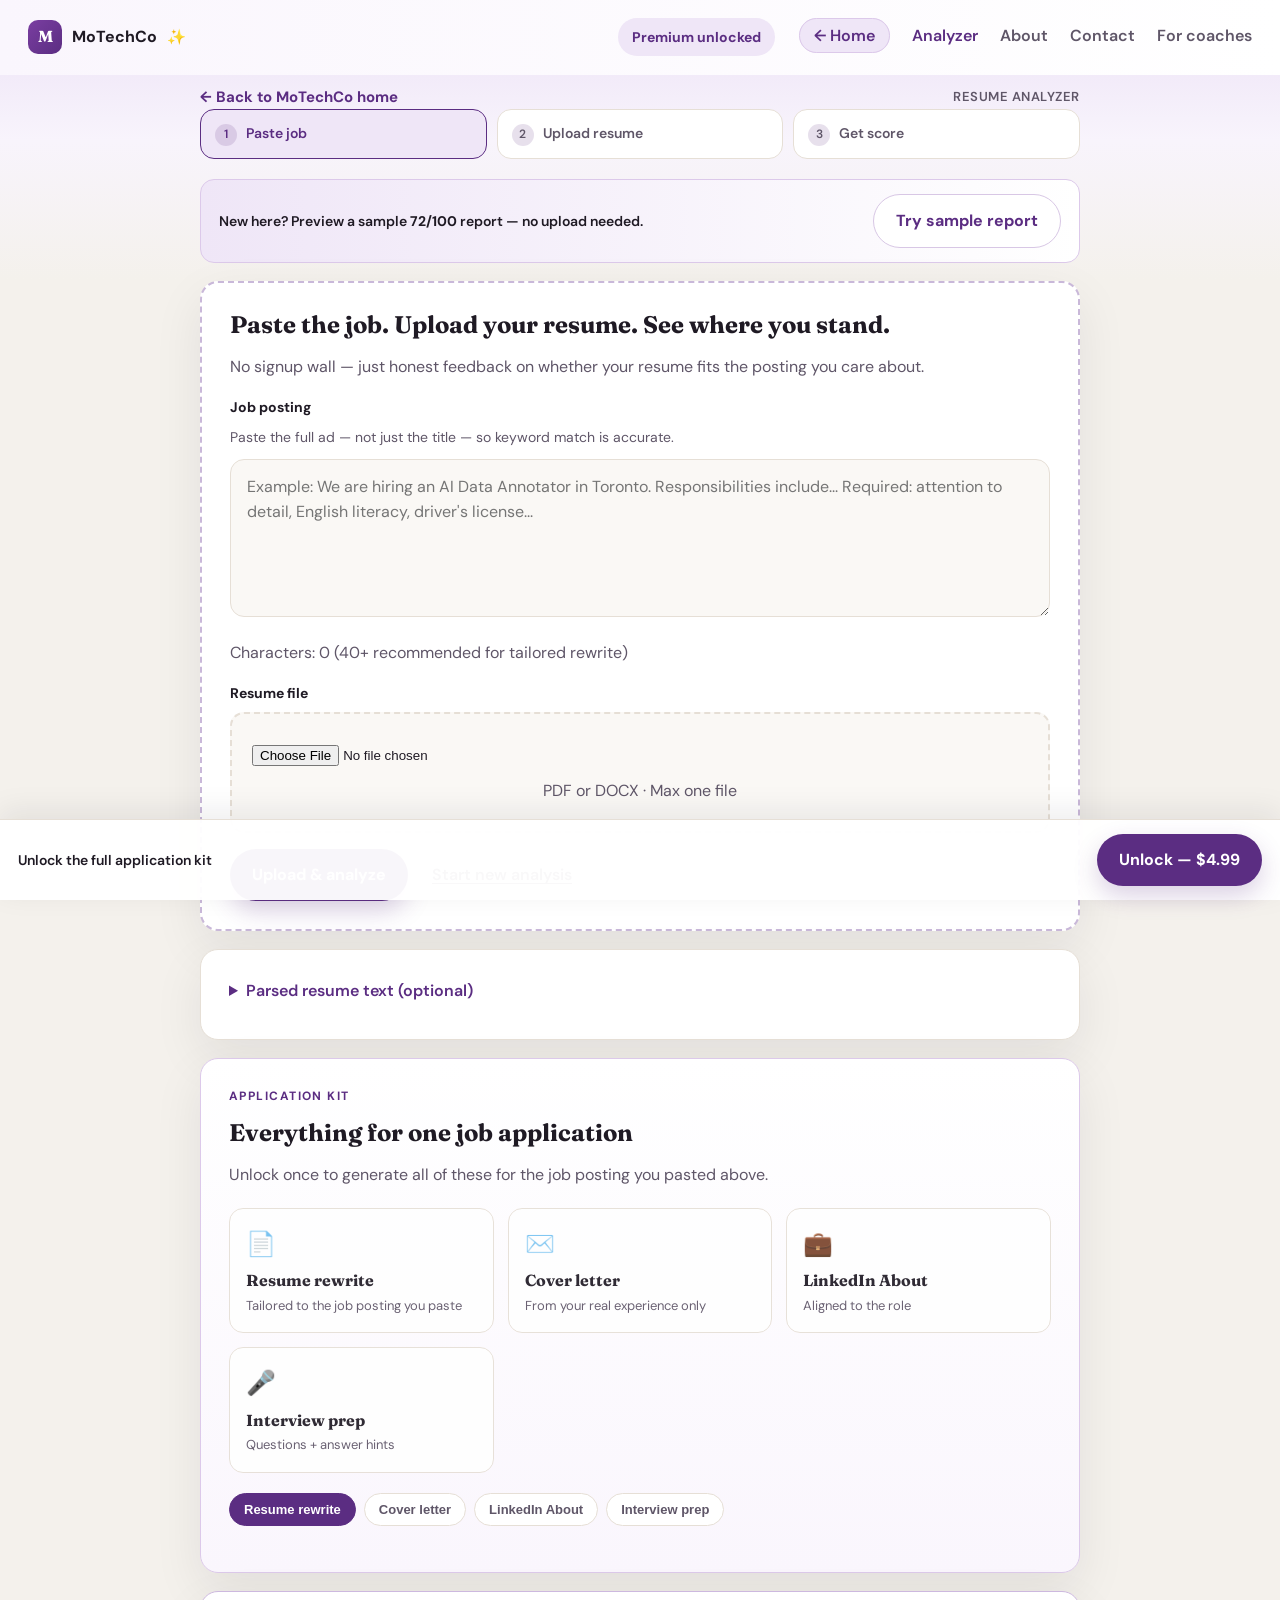
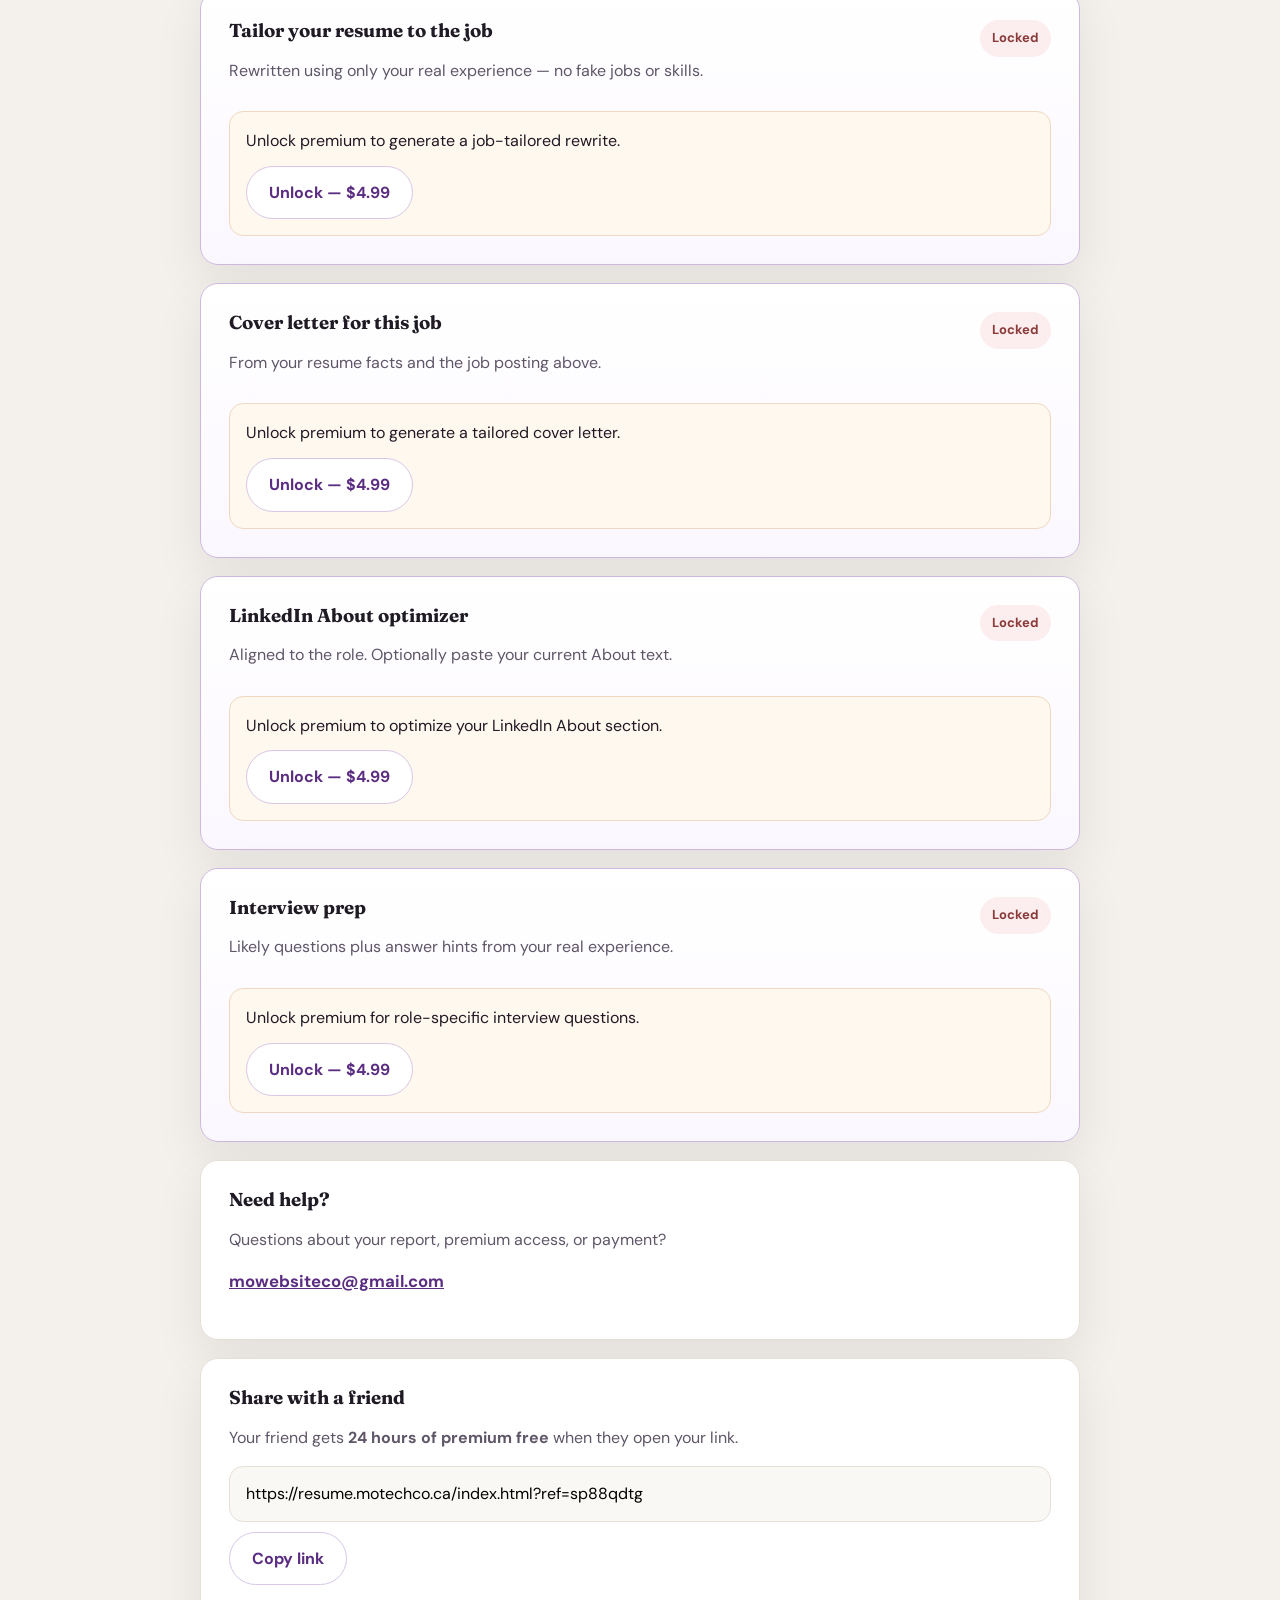
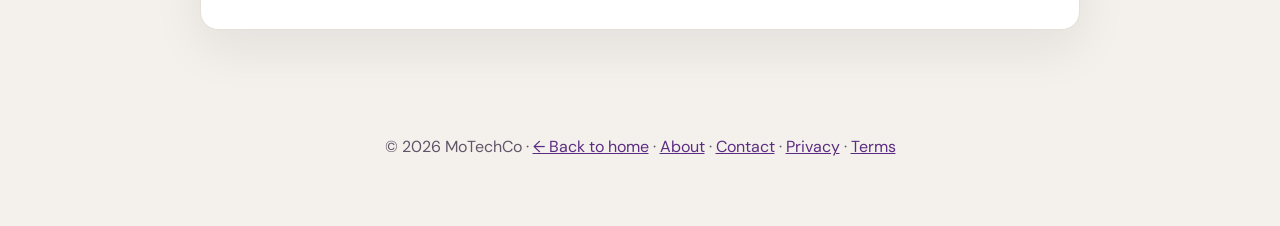
==== commit 9c264f90: "Add clear/start-new analysis + fix stale draft on refresh Co-authored-by: Cursor <cursoragent@cursor" ====
--- a/index.html
+++ b/index.html
@@ -72,6 +72,7 @@
         <div class="actions">
           <button type="submit" id="submitBtn" class="btn-primary">Upload &amp; analyze</button>
           <button type="button" id="analyzeBtn" class="btn-secondary" style="display: none;">Run again</button>
+          <button type="button" id="clearBtn" class="btn-ghost">Start new analysis</button>
         </div>
       </form>
 
--- a/style.css
+++ b/style.css
@@ -290,6 +290,26 @@
   width: 100%;
 }
 
+.btn-ghost {
+  border: none;
+  background: transparent;
+  color: var(--ink-soft);
+  font: inherit;
+  font-weight: 600;
+  cursor: pointer;
+  padding: 13px 14px;
+  border-radius: 999px;
+  text-decoration: underline;
+  text-underline-offset: 3px;
+  transition: color 0.15s ease, background 0.15s ease;
+}
+
+.btn-ghost:hover {
+  color: var(--brand);
+  background: var(--brand-soft);
+  text-decoration: none;
+}
+
 .loading {
   display: none;
   margin-top: 18px;
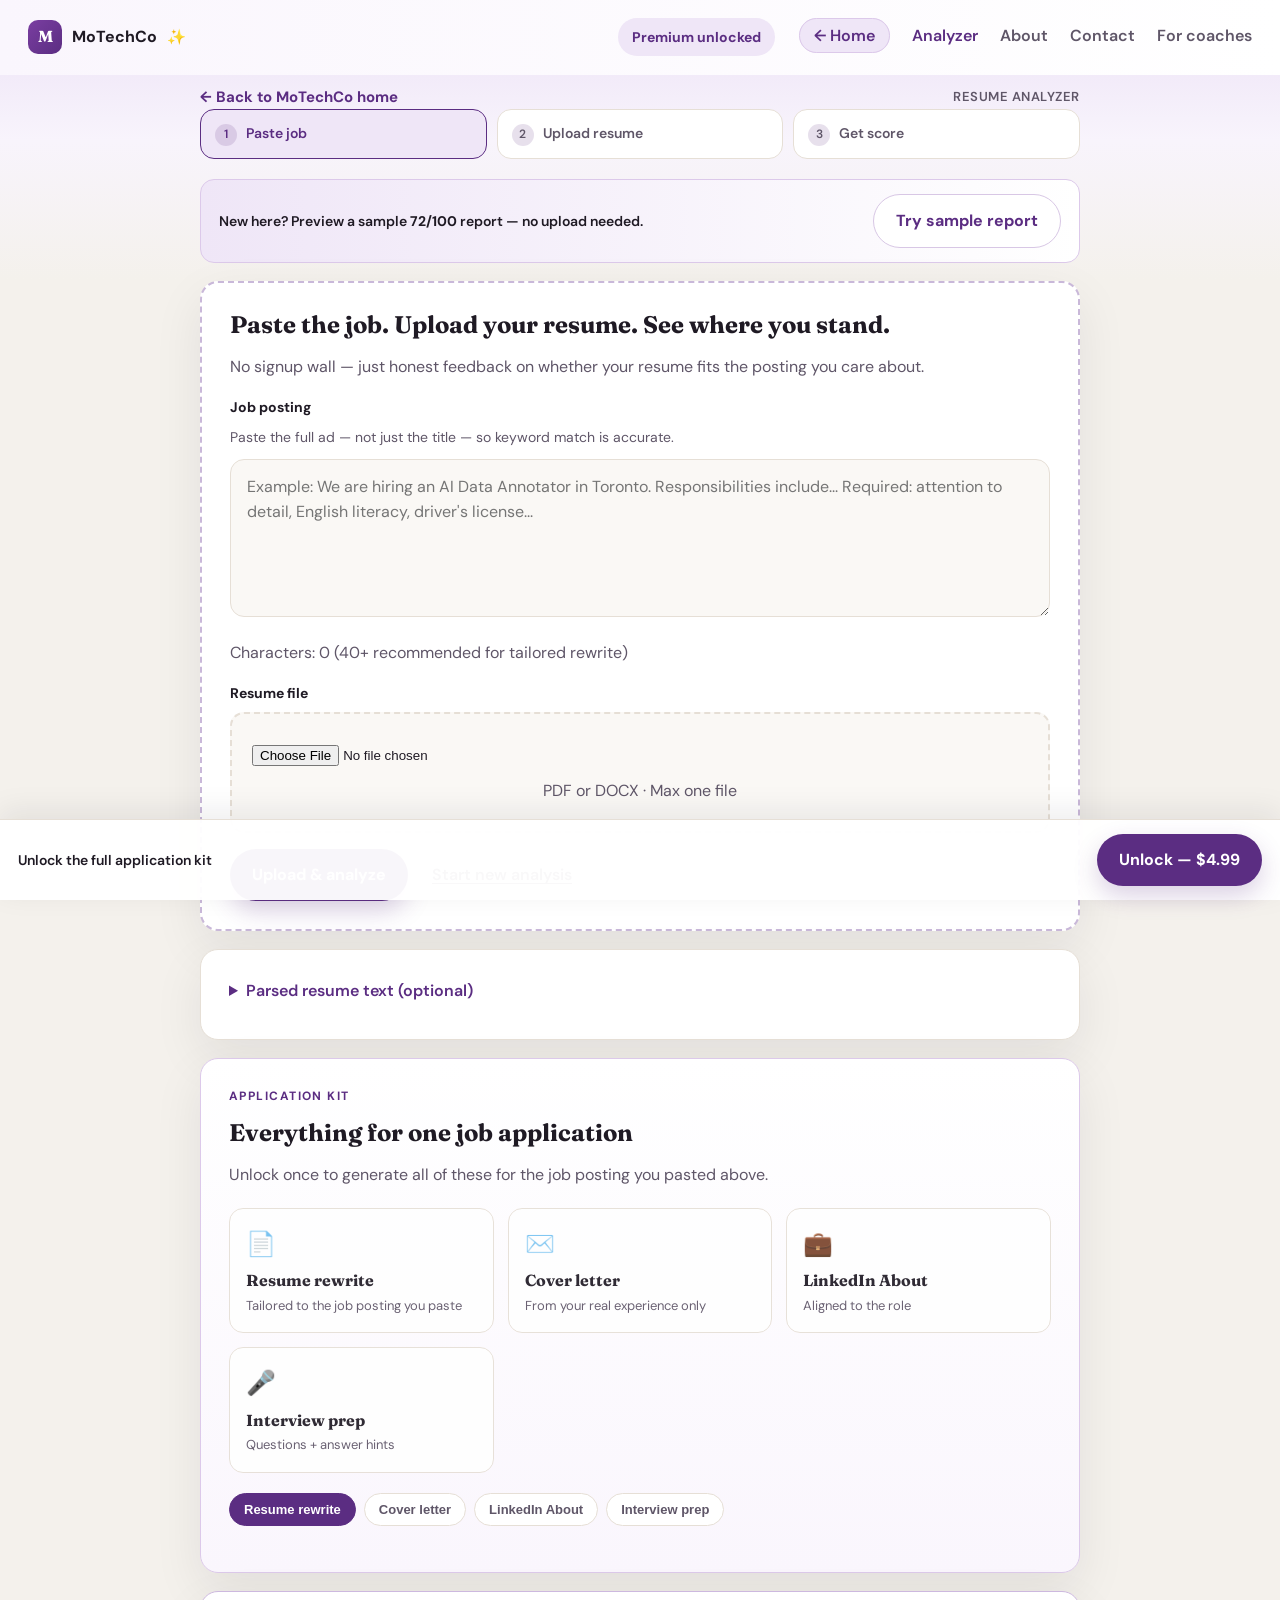
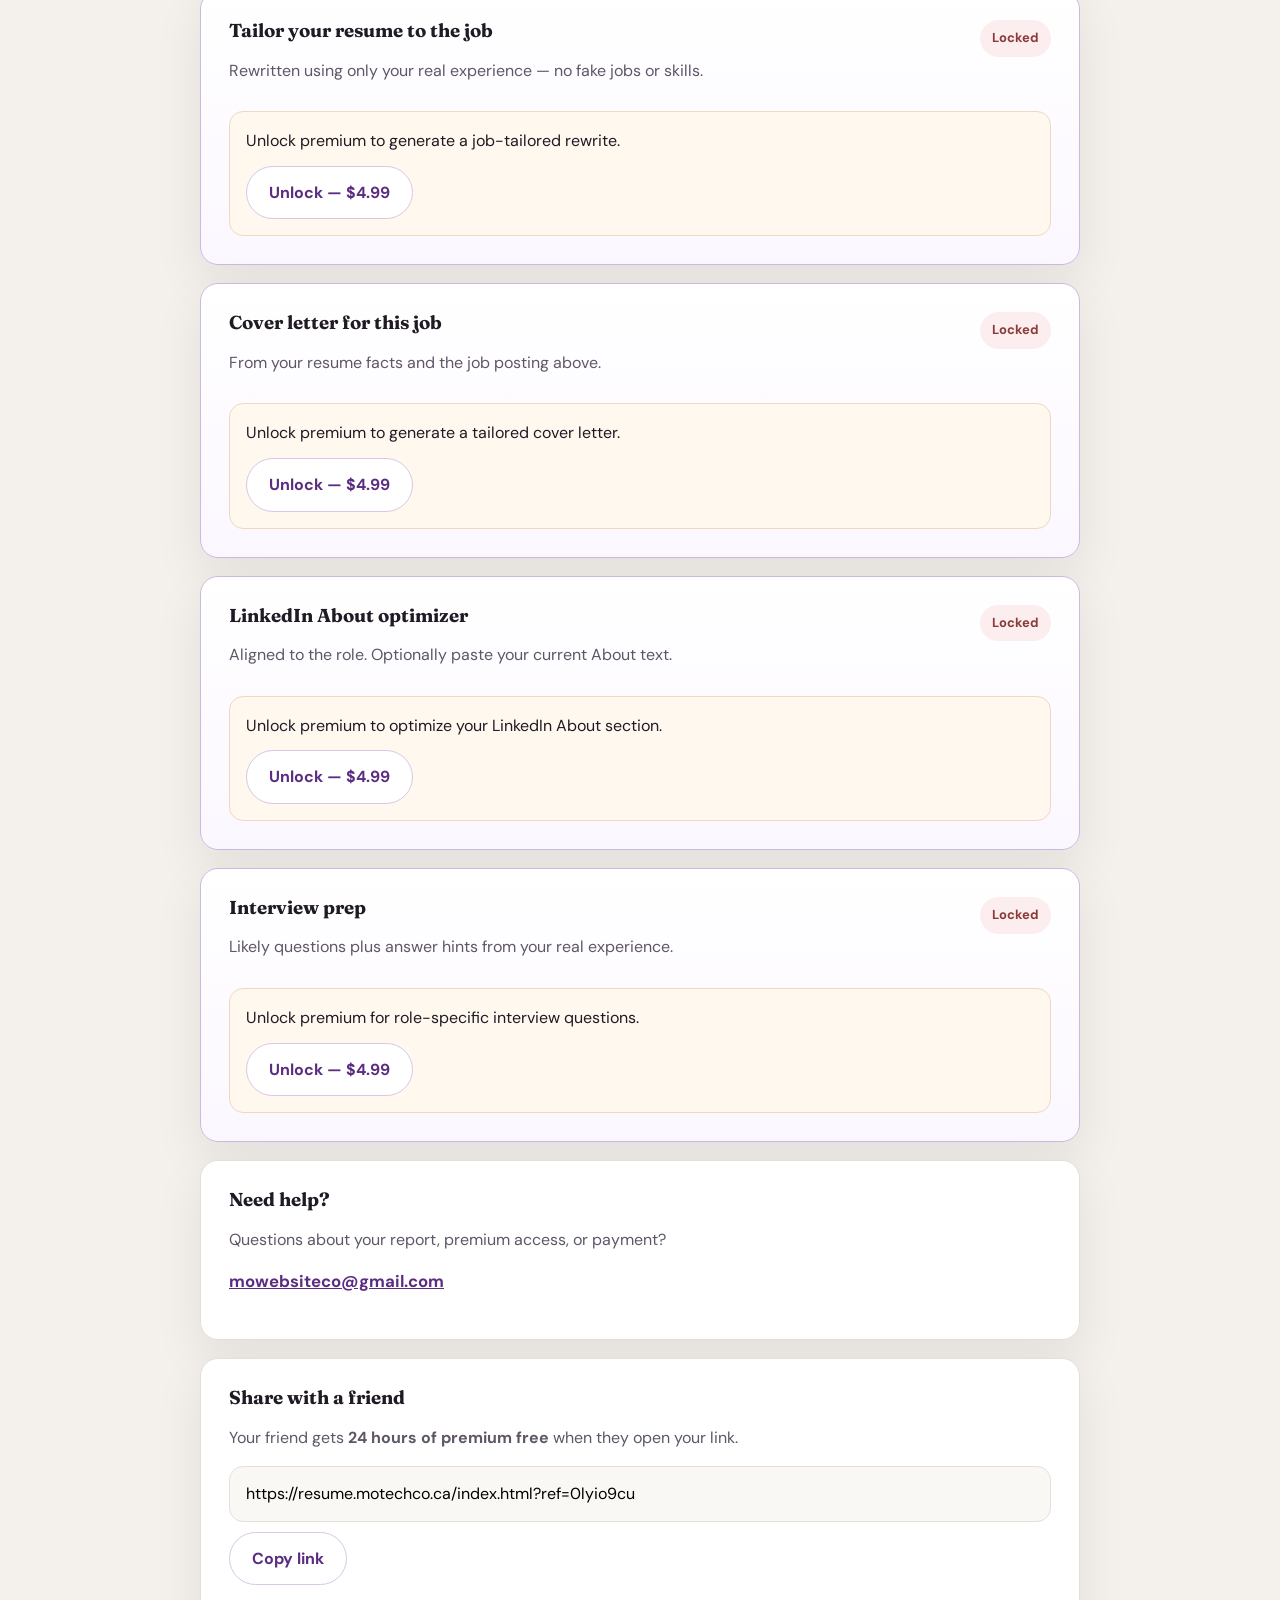
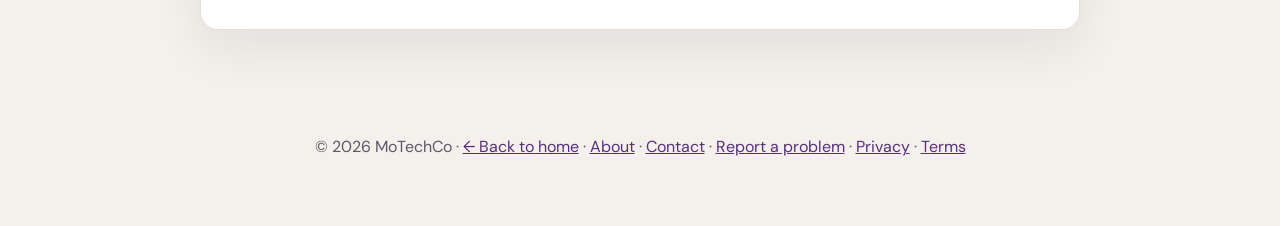
==== commit e1b3d1fb: "Add Report a Problem page (Formspree) + footer links" ====
--- a/index.html
+++ b/index.html
@@ -335,7 +335,7 @@
   </div>
 
   <footer class="site-footer">
-    <p>© 2026 MoTechCo · <a href="landing.html">← Back to home</a> · <a href="about.html">About</a> · <a href="contact.html">Contact</a> · <a href="privacy.html">Privacy</a> · <a href="terms.html">Terms</a></p>
+    <p>© 2026 MoTechCo · <a href="landing.html">← Back to home</a> · <a href="about.html">About</a> · <a href="contact.html">Contact</a> · <a href="report.html">Report a problem</a> · <a href="privacy.html">Privacy</a> · <a href="terms.html">Terms</a></p>
   </footer>
 
   <script src="demo.js"></script>
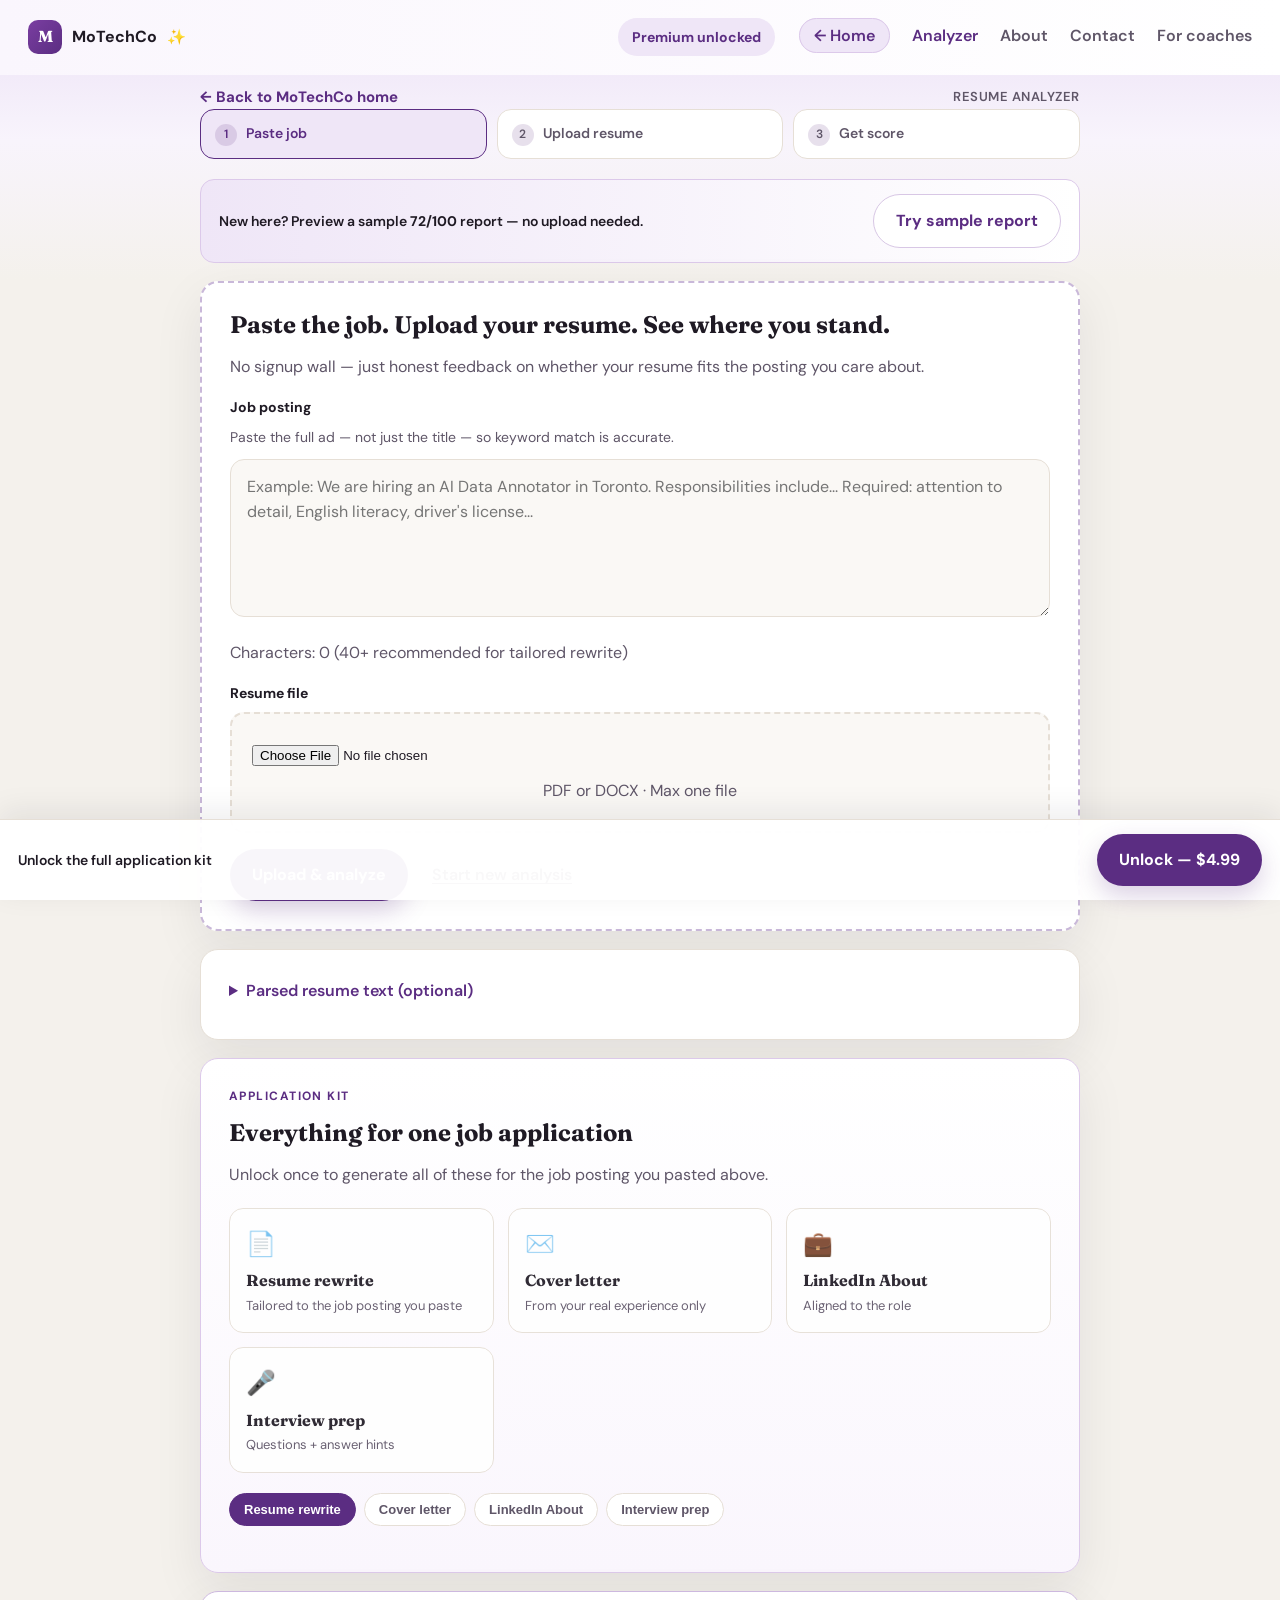
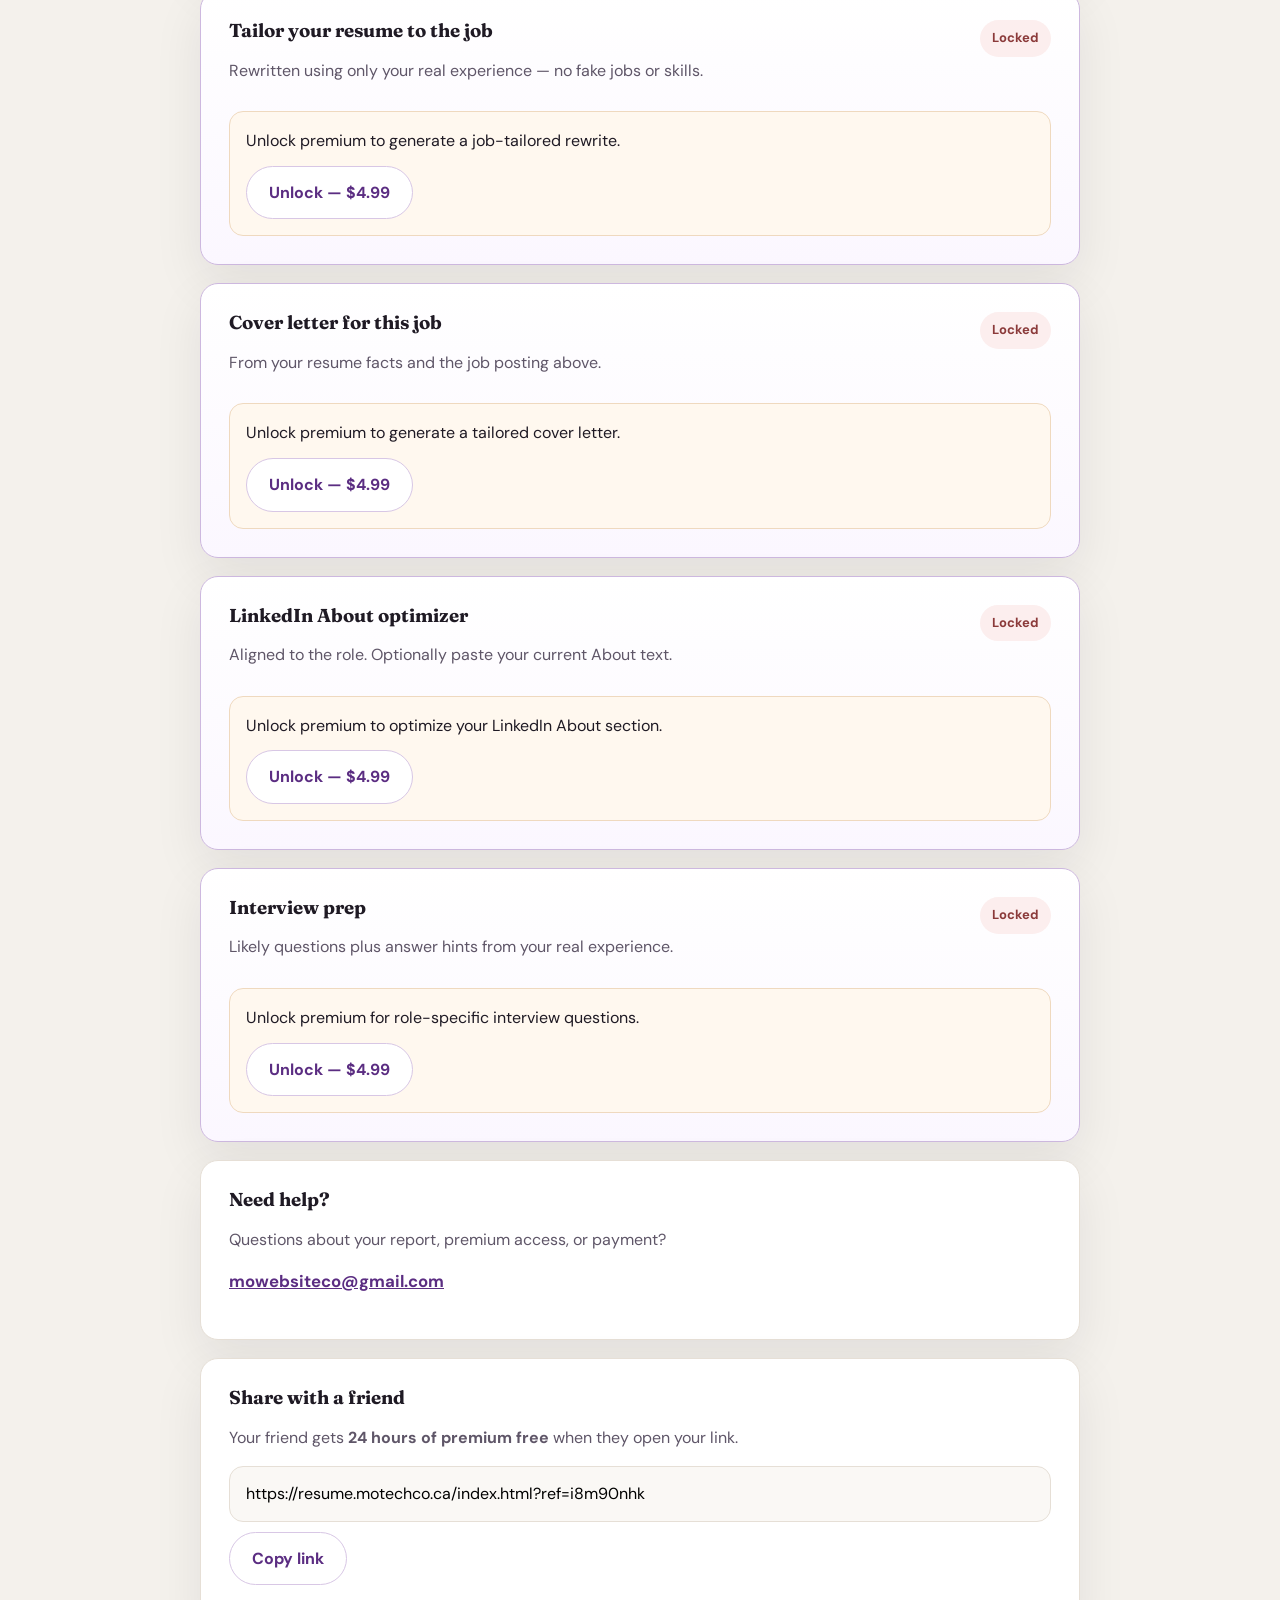
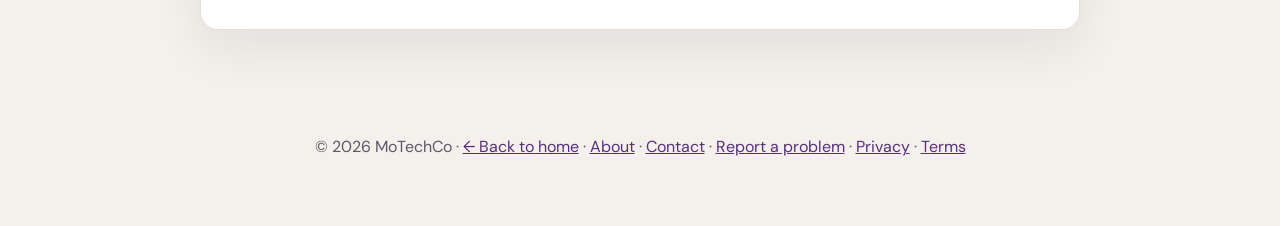
==== commit 31e08352: "Add refund policy to terms + remove review disclaimer Co-authored-by: Cursor <cursoragent@cursor.com" ====
--- a/index.html
+++ b/index.html
@@ -147,7 +147,7 @@
         <p class="price-tag compact"><span id="paywallPrice">$4.99</span> <span>one-time · 30 days on this device</span></p>
         <button type="button" id="unlockBtn" class="btn-primary">Unlock application kit — <span id="unlockBtnPrice">$4.99</span></button>
         <p id="paymentStatus" class="payment-status" hidden></p>
-        <p class="fine-print">Secure checkout via Stripe · <a href="terms.html">Terms</a> · <a href="privacy.html">Privacy</a></p>
+        <p class="fine-print">Secure checkout via Stripe · Digital product, all sales final — see <a href="terms.html">Terms</a> · <a href="privacy.html">Privacy</a></p>
       </div>
     </section>
 
--- a/phase4.css
+++ b/phase4.css
@@ -195,6 +195,93 @@
   font-size: 13px;
   color: var(--ink-soft);
   text-align: center;
+}
+
+/* Testimonials / reviews */
+.reviews-section {
+  text-align: center;
+}
+
+.reviews-section h2 {
+  color: var(--brand);
+  margin-bottom: 6px;
+}
+
+.reviews-subtitle {
+  margin: 0 auto 8px;
+  max-width: 520px;
+  color: var(--ink-soft);
+}
+
+.reviews-grid {
+  text-align: left;
+}
+
+.review-card {
+  background: #fff;
+  border: 1px solid #e5d6f2;
+  border-radius: calc(var(--radius) + 2px);
+  padding: 22px;
+  box-shadow: var(--shadow);
+  display: flex;
+  flex-direction: column;
+  gap: 12px;
+}
+
+.review-stars {
+  color: #e0a53a;
+  font-size: 17px;
+  letter-spacing: 2px;
+  line-height: 1;
+}
+
+.review-stars .star-empty {
+  color: #e0d3ec;
+}
+
+.review-quote {
+  margin: 0;
+  font-size: 15px;
+  line-height: 1.55;
+  color: var(--ink);
+}
+
+.review-author {
+  display: flex;
+  align-items: center;
+  gap: 12px;
+  margin-top: auto;
+}
+
+.review-avatar {
+  width: 40px;
+  height: 40px;
+  flex-shrink: 0;
+  border-radius: 50%;
+  display: grid;
+  place-items: center;
+  font-family: "Fraunces", serif;
+  font-weight: 700;
+  color: #fff;
+  background: linear-gradient(135deg, #7a3ea1, #5b2d82);
+}
+
+.review-name {
+  margin: 0;
+  font-weight: 600;
+  font-size: 14px;
+}
+
+.review-role {
+  margin: 0;
+  font-size: 13px;
+  color: var(--ink-soft);
+}
+
+@media (max-width: 600px) {
+  .review-card {
+    padding: 18px;
+  }
 }
 
 .nav-links .status-pill {
